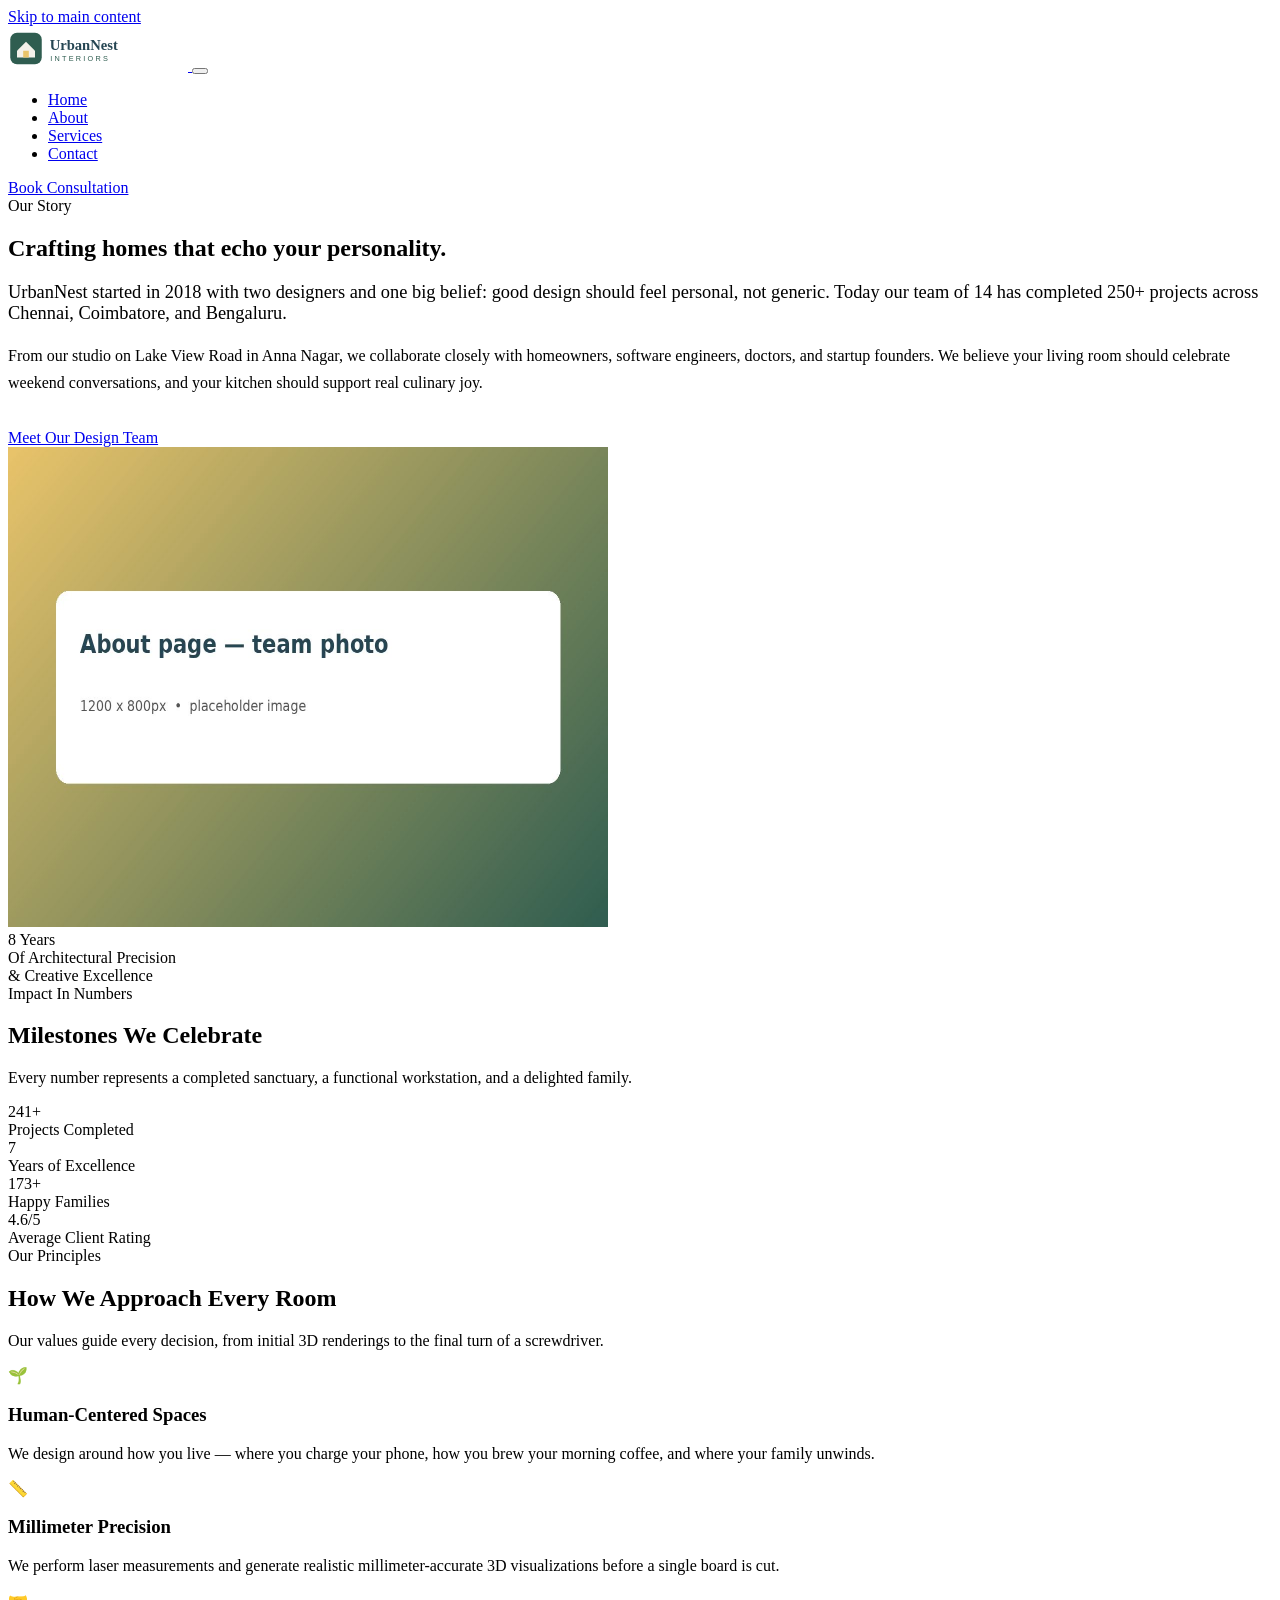
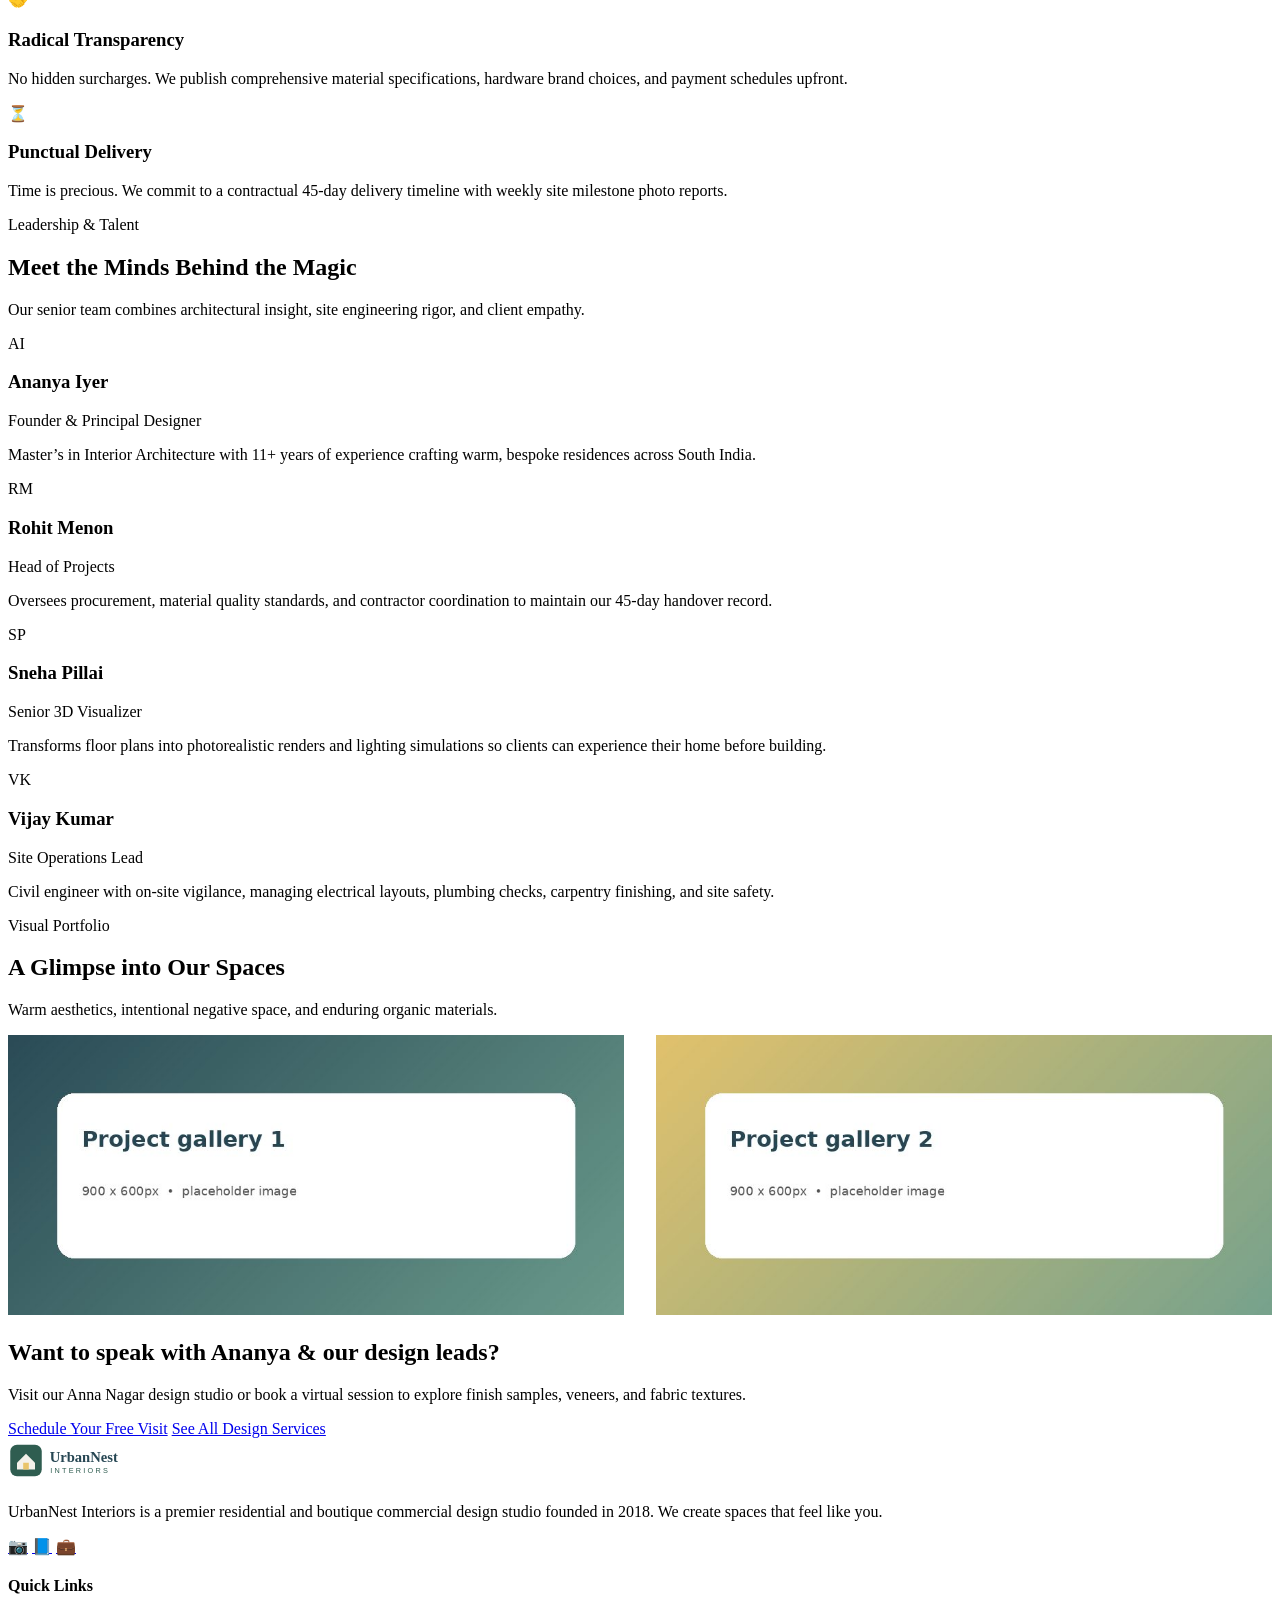
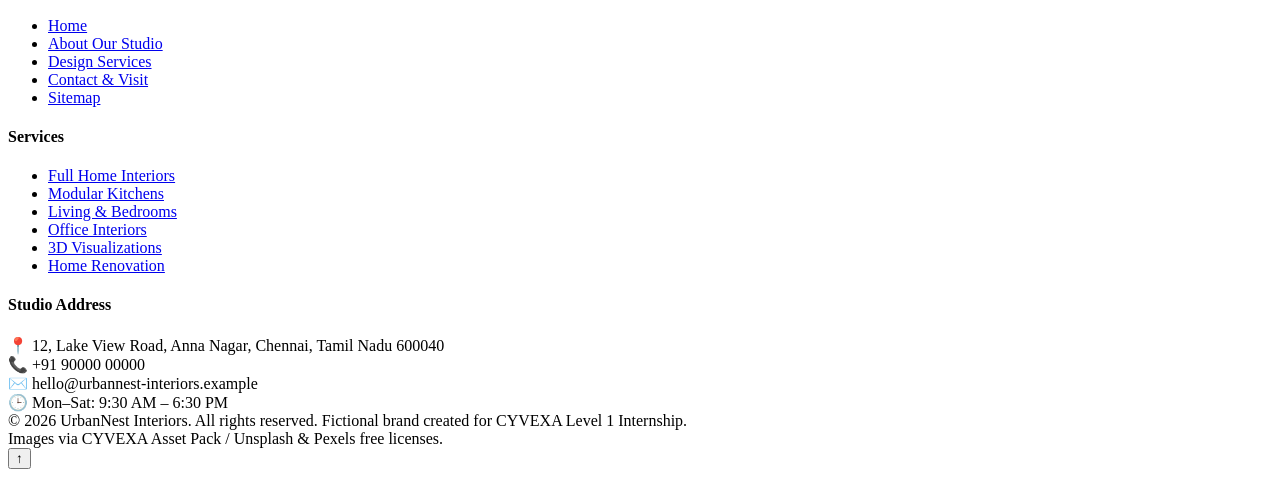
==== about.html @ 684b5528 "feat: develop 4 semantic linked pages for UrbanNest Interiors (Task 4)" ====
<!DOCTYPE html>
<html lang="en">
<head>
  <meta charset="UTF-8">
  <meta name="viewport" content="width=device-width, initial-scale=1.0">
  <title>About Us — UrbanNest Interiors | Our Story, Team &amp; Values</title>
  <meta name="description" content="Discover the story behind UrbanNest Interiors. Founded in 2018 in Anna Nagar, Chennai, our 14-member team has designed and completed 250+ homes and offices.">
  <meta name="keywords" content="interior design team Chennai, interior designers Anna Nagar, Ananya Iyer designer, bespoke interiors Tamil Nadu">
  <meta name="author" content="UrbanNest Interiors">
  
  <meta property="og:title" content="About UrbanNest Interiors — Designers Behind Your Dream Spaces">
  <meta property="og:description" content="Meet our 14-member team of principal designers, project leads, and site engineers based in Anna Nagar, Chennai.">
  <meta property="og:type" content="website">
  <meta property="og:image" content="images/about-team.jpg">

  <link rel="icon" type="image/png" href="images/favicon.png">

  <link rel="preconnect" href="https://fonts.googleapis.com">
  <link rel="preconnect" href="https://fonts.gstatic.com" crossorigin>
  <link href="https://fonts.googleapis.com/css2?family=Inter:wght@400;500;600;700&family=Playfair+Display:ital,wght@0,600;0,700;1,600&display=swap" rel="stylesheet">

  <link rel="stylesheet" href="css/style.css">
</head>
<body>
  <a href="#main-content" class="skip-to-content">Skip to main content</a>

  <!-- Header & Sticky Navigation -->
  <header class="site-header">
    <div class="container nav-container">
      <a href="index.html" class="logo-link" aria-label="UrbanNest Interiors - Return to Homepage">
        <img src="images/logo.svg" alt="UrbanNest Interiors Logo" class="logo-img" width="180" height="45">
      </a>

      <button class="nav-toggle" id="navToggle" aria-label="Toggle navigation menu" aria-expanded="false" aria-controls="navMenu">
        <span class="hamburger-icon" aria-hidden="true">
          <span class="hamburger-line"></span>
          <span class="hamburger-line"></span>
          <span class="hamburger-line"></span>
        </span>
      </button>

      <nav class="nav-menu" id="navMenu" aria-label="Primary Navigation">
        <ul class="nav-list">
          <li><a href="index.html" class="nav-link">Home</a></li>
          <li><a href="about.html" class="nav-link active">About</a></li>
          <li><a href="services.html" class="nav-link">Services</a></li>
          <li><a href="contact.html" class="nav-link">Contact</a></li>
        </ul>
        <div class="nav-cta">
          <a href="contact.html" class="btn btn-accent btn-sm">Book Consultation</a>
        </div>
      </nav>
    </div>
  </header>

  <div class="mobile-overlay" id="navOverlay" tabindex="-1" aria-hidden="true"></div>

  <main id="main-content">
    <!-- About Hero / Story Section -->
    <section class="section section-cream" aria-labelledby="about-hero-heading">
      <div class="container hero-grid">
        <div class="hero-content">
          <span class="section-badge">Our Story</span>
          <h1 id="about-hero-heading" class="hero-title">
            Crafting homes that echo <span>your personality.</span>
          </h1>
          <p class="hero-description" style="font-size: 1.15rem;">
            UrbanNest started in 2018 with two designers and one big belief: good design should feel personal, not generic. Today our team of 14 has completed 250+ projects across Chennai, Coimbatore, and Bengaluru.
          </p>
          <p style="color: var(--color-text-muted); line-height: 1.7; margin-bottom: 2rem;">
            From our studio on Lake View Road in Anna Nagar, we collaborate closely with homeowners, software engineers, doctors, and startup founders. We believe your living room should celebrate weekend conversations, and your kitchen should support real culinary joy.
          </p>
          <a href="contact.html" class="btn btn-primary btn-lg">Meet Our Design Team</a>
        </div>

        <div class="hero-image-wrap">
          <img src="images/about-team.jpg" alt="UrbanNest interior designers and site engineers collaborating around material swatches in the Anna Nagar studio" class="hero-img-main" width="600" height="480" fetchpriority="high">
          <div class="hero-floating-badge">
            <div class="badge-stat">8 Years</div>
            <div class="badge-label">Of Architectural Precision<br>&amp; Creative Excellence</div>
          </div>
        </div>
      </div>
    </section>

    <!-- Key Statistics with Animated Counters -->
    <section class="section section-light" aria-labelledby="stats-heading">
      <div class="container">
        <div class="section-header">
          <span class="section-badge">Impact In Numbers</span>
          <h2 id="stats-heading" class="section-title">Milestones We Celebrate</h2>
          <p class="section-subtitle">
            Every number represents a completed sanctuary, a functional workstation, and a delighted family.
          </p>
        </div>

        <div class="stats-grid">
          <div class="stat-card">
            <div class="stat-number-wrap">
              <span class="stat-count" data-target="250">0</span>+
            </div>
            <div class="stat-label">Projects Completed</div>
          </div>

          <div class="stat-card">
            <div class="stat-number-wrap">
              <span class="stat-count" data-target="8">0</span>
            </div>
            <div class="stat-label">Years of Excellence</div>
          </div>

          <div class="stat-card">
            <div class="stat-number-wrap">
              <span class="stat-count" data-target="180">0</span>+
            </div>
            <div class="stat-label">Happy Families</div>
          </div>

          <div class="stat-card">
            <div class="stat-number-wrap">
              <span class="stat-count" data-target="4.8" data-decimal="true">0</span>/5
            </div>
            <div class="stat-label">Average Client Rating</div>
          </div>
        </div>
      </div>
    </section>

    <!-- Mission & Core Values -->
    <section class="section section-cream" aria-labelledby="values-heading">
      <div class="container">
        <div class="section-header">
          <span class="section-badge">Our Principles</span>
          <h2 id="values-heading" class="section-title">How We Approach Every Room</h2>
          <p class="section-subtitle">
            Our values guide every decision, from initial 3D renderings to the final turn of a screwdriver.
          </p>
        </div>

        <div class="features-grid">
          <div class="feature-card">
            <div class="feature-icon-box" aria-hidden="true">🌱</div>
            <h3 class="feature-title">Human-Centered Spaces</h3>
            <p class="feature-desc">
              We design around how you live — where you charge your phone, how you brew your morning coffee, and where your family unwinds.
            </p>
          </div>

          <div class="feature-card">
            <div class="feature-icon-box" aria-hidden="true">📏</div>
            <h3 class="feature-title">Millimeter Precision</h3>
            <p class="feature-desc">
              We perform laser measurements and generate realistic millimeter-accurate 3D visualizations before a single board is cut.
            </p>
          </div>

          <div class="feature-card">
            <div class="feature-icon-box" aria-hidden="true">🤝</div>
            <h3 class="feature-title">Radical Transparency</h3>
            <p class="feature-desc">
              No hidden surcharges. We publish comprehensive material specifications, hardware brand choices, and payment schedules upfront.
            </p>
          </div>

          <div class="feature-card">
            <div class="feature-icon-box" aria-hidden="true">⏳</div>
            <h3 class="feature-title">Punctual Delivery</h3>
            <p class="feature-desc">
              Time is precious. We commit to a contractual 45-day delivery timeline with weekly site milestone photo reports.
            </p>
          </div>
        </div>
      </div>
    </section>

    <!-- Team Section (4 Key Members from Brief) -->
    <section class="section section-light" aria-labelledby="team-heading">
      <div class="container">
        <div class="section-header">
          <span class="section-badge">Leadership &amp; Talent</span>
          <h2 id="team-heading" class="section-title">Meet the Minds Behind the Magic</h2>
          <p class="section-subtitle">
            Our senior team combines architectural insight, site engineering rigor, and client empathy.
          </p>
        </div>

        <div class="team-grid">
          <!-- Member 1 -->
          <article class="team-card">
            <div class="team-avatar-box">
              <div class="team-initials" aria-label="Ananya Iyer initials">AI</div>
            </div>
            <div class="team-body">
              <h3 class="team-name">Ananya Iyer</h3>
              <div class="team-role">Founder &amp; Principal Designer</div>
              <p class="team-bio">
                Master’s in Interior Architecture with 11+ years of experience crafting warm, bespoke residences across South India.
              </p>
            </div>
          </article>

          <!-- Member 2 -->
          <article class="team-card">
            <div class="team-avatar-box">
              <div class="team-initials" aria-label="Rohit Menon initials">RM</div>
            </div>
            <div class="team-body">
              <h3 class="team-name">Rohit Menon</h3>
              <div class="team-role">Head of Projects</div>
              <p class="team-bio">
                Oversees procurement, material quality standards, and contractor coordination to maintain our 45-day handover record.
              </p>
            </div>
          </article>

          <!-- Member 3 -->
          <article class="team-card">
            <div class="team-avatar-box">
              <div class="team-initials" aria-label="Sneha Pillai initials">SP</div>
            </div>
            <div class="team-body">
              <h3 class="team-name">Sneha Pillai</h3>
              <div class="team-role">Senior 3D Visualizer</div>
              <p class="team-bio">
                Transforms floor plans into photorealistic renders and lighting simulations so clients can experience their home before building.
              </p>
            </div>
          </article>

          <!-- Member 4 -->
          <article class="team-card">
            <div class="team-avatar-box">
              <div class="team-initials" aria-label="Vijay Kumar initials">VK</div>
            </div>
            <div class="team-body">
              <h3 class="team-name">Vijay Kumar</h3>
              <div class="team-role">Site Operations Lead</div>
              <p class="team-bio">
                Civil engineer with on-site vigilance, managing electrical layouts, plumbing checks, carpentry finishing, and site safety.
              </p>
            </div>
          </article>
        </div>
      </div>
    </section>

    <!-- Studio Gallery Showcase -->
    <section class="section section-cream" aria-labelledby="gallery-heading">
      <div class="container">
        <div class="section-header">
          <span class="section-badge">Visual Portfolio</span>
          <h2 id="gallery-heading" class="section-title">A Glimpse into Our Spaces</h2>
          <p class="section-subtitle">
            Warm aesthetics, intentional negative space, and enduring organic materials.
          </p>
        </div>

        <div style="display: grid; grid-template-columns: repeat(auto-fit, minmax(320px, 1fr)); gap: 2rem;">
          <div style="overflow: hidden; border-radius: var(--radius-md); box-shadow: var(--shadow-sm);">
            <img src="images/gallery-1.jpg" alt="Minimalist dining and entertainment nook with fluted wood paneling" style="width: 100%; height: 280px; object-fit: cover;" loading="lazy">
          </div>
          <div style="overflow: hidden; border-radius: var(--radius-md); box-shadow: var(--shadow-sm);">
            <img src="images/gallery-2.jpg" alt="Modern open kitchen featuring warm gold hardware and soft under-cabinet LED strip lighting" style="width: 100%; height: 280px; object-fit: cover;" loading="lazy">
          </div>
        </div>
      </div>
    </section>

    <!-- Call to Action Banner -->
    <section class="section section-light" aria-label="Consultation call to action">
      <div class="container">
        <div class="cta-banner">
          <h2 class="cta-title">Want to speak with Ananya &amp; our design leads?</h2>
          <p class="cta-desc">
            Visit our Anna Nagar design studio or book a virtual session to explore finish samples, veneers, and fabric textures.
          </p>
          <div class="cta-buttons">
            <a href="contact.html" class="btn btn-accent btn-lg">Schedule Your Free Visit</a>
            <a href="services.html" class="btn btn-outline-white btn-lg">See All Design Services</a>
          </div>
        </div>
      </div>
    </section>
  </main>

  <!-- Footer Landmark -->
  <footer class="site-footer">
    <div class="container">
      <div class="footer-grid">
        <div class="footer-brand-col">
          <img src="images/logo.svg" alt="UrbanNest Interiors" class="footer-logo" width="180" height="45">
          <p>
            UrbanNest Interiors is a premier residential and boutique commercial design studio founded in 2018. We create spaces that feel like you.
          </p>
          <div class="social-links">
            <a href="https://instagram.com" class="social-btn" aria-label="Instagram profile" target="_blank" rel="noopener noreferrer">📷</a>
            <a href="https://facebook.com" class="social-btn" aria-label="Facebook page" target="_blank" rel="noopener noreferrer">📘</a>
            <a href="https://linkedin.com" class="social-btn" aria-label="LinkedIn company page" target="_blank" rel="noopener noreferrer">💼</a>
          </div>
        </div>

        <div>
          <h4 class="footer-heading">Quick Links</h4>
          <ul class="footer-links-list">
            <li><a href="index.html" class="footer-link">Home</a></li>
            <li><a href="about.html" class="footer-link">About Our Studio</a></li>
            <li><a href="services.html" class="footer-link">Design Services</a></li>
            <li><a href="contact.html" class="footer-link">Contact &amp; Visit</a></li>
            <li><a href="docs/sitemap.md" class="footer-link">Sitemap</a></li>
          </ul>
        </div>

        <div>
          <h4 class="footer-heading">Services</h4>
          <ul class="footer-links-list">
            <li><a href="services.html" class="footer-link">Full Home Interiors</a></li>
            <li><a href="services.html" class="footer-link">Modular Kitchens</a></li>
            <li><a href="services.html" class="footer-link">Living &amp; Bedrooms</a></li>
            <li><a href="services.html" class="footer-link">Office Interiors</a></li>
            <li><a href="services.html" class="footer-link">3D Visualizations</a></li>
            <li><a href="services.html" class="footer-link">Home Renovation</a></li>
          </ul>
        </div>

        <div>
          <h4 class="footer-heading">Studio Address</h4>
          <div class="footer-contact-item">
            <span class="footer-contact-icon">📍</span>
            <span>12, Lake View Road, Anna Nagar, Chennai, Tamil Nadu 600040</span>
          </div>
          <div class="footer-contact-item">
            <span class="footer-contact-icon">📞</span>
            <span>+91 90000 00000</span>
          </div>
          <div class="footer-contact-item">
            <span class="footer-contact-icon">✉️</span>
            <span>hello@urbannest-interiors.example</span>
          </div>
          <div class="footer-contact-item">
            <span class="footer-contact-icon">🕒</span>
            <span>Mon–Sat: 9:30 AM – 6:30 PM</span>
          </div>
        </div>
      </div>

      <div class="footer-bottom">
        <div>
          &copy; 2026 UrbanNest Interiors. All rights reserved. Fictional brand created for CYVEXA Level 1 Internship.
        </div>
        <div class="footer-credits">
          Images via CYVEXA Asset Pack / Unsplash &amp; Pexels free licenses.
        </div>
      </div>
    </div>
  </footer>

  <button class="back-to-top" id="backToTopBtn" aria-label="Back to top of page">
    &#8593;
  </button>

  <script src="js/main.js"></script>
</body>
</html>
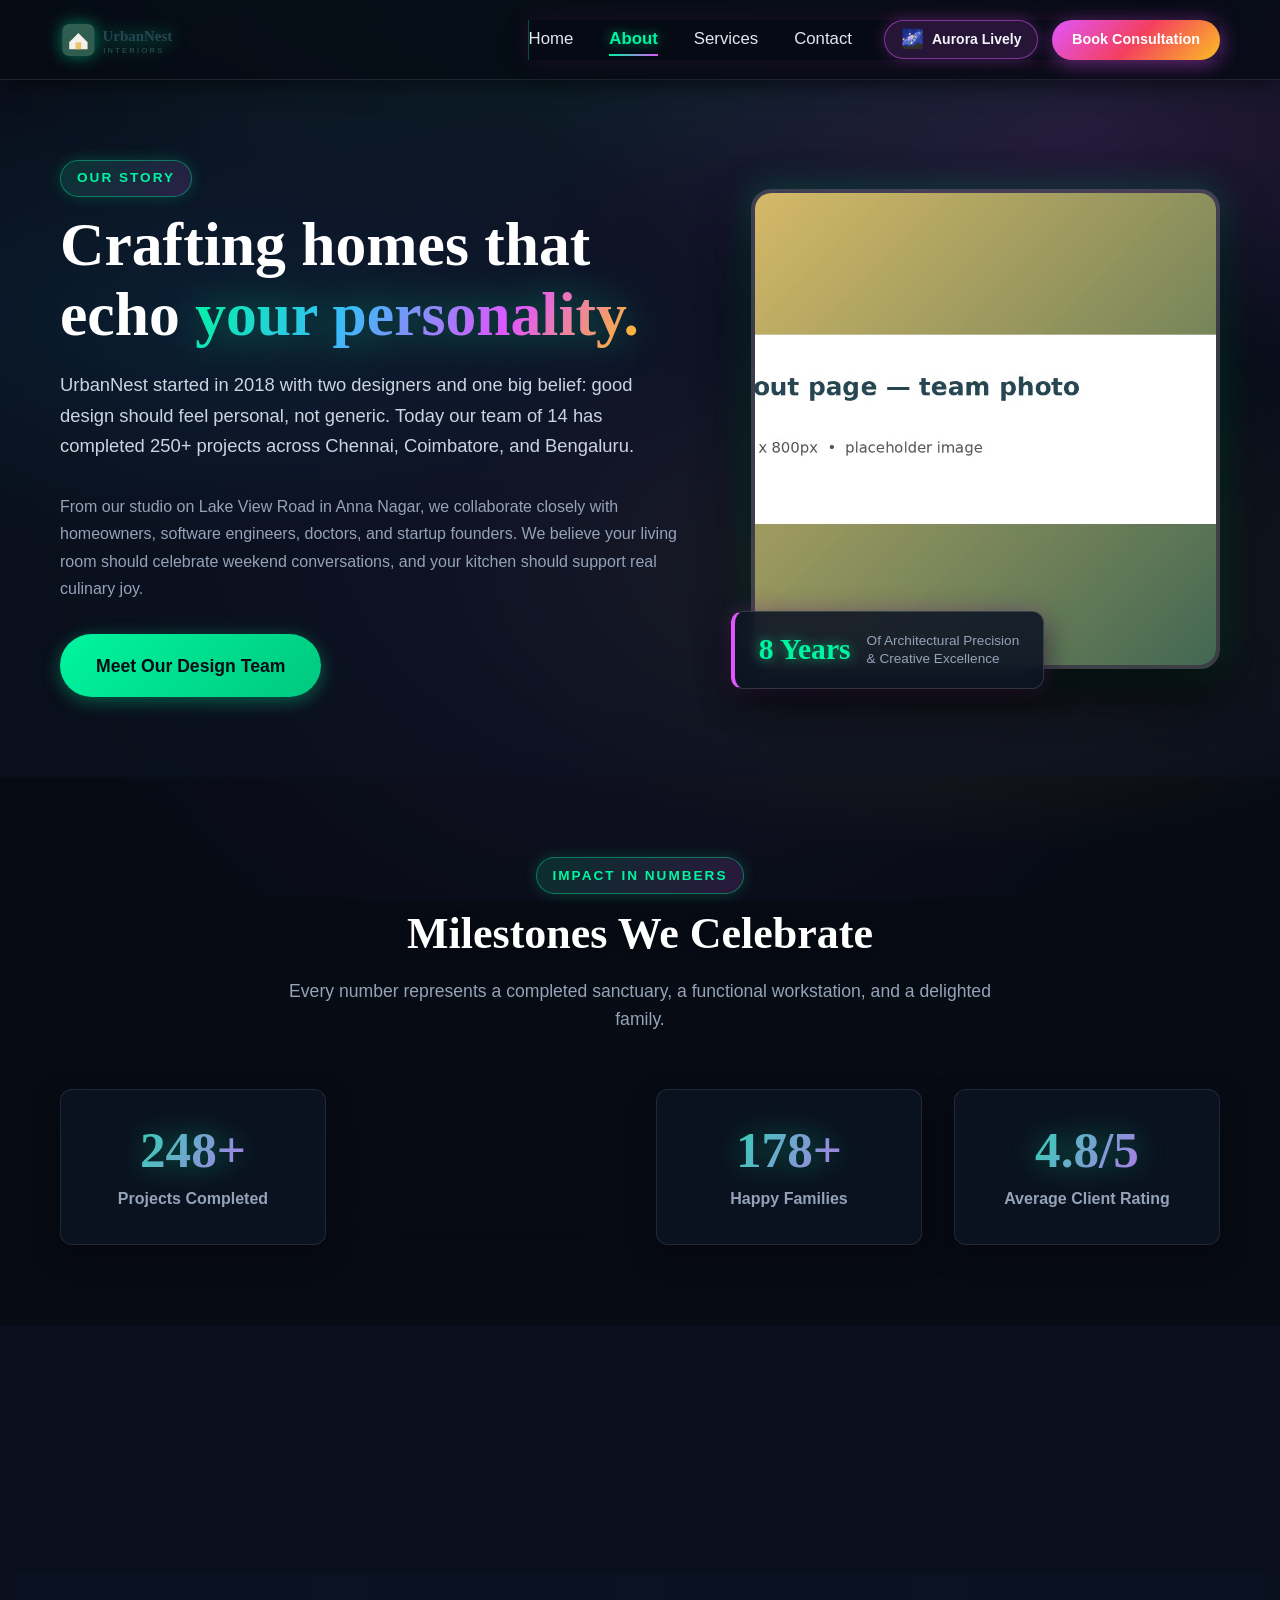
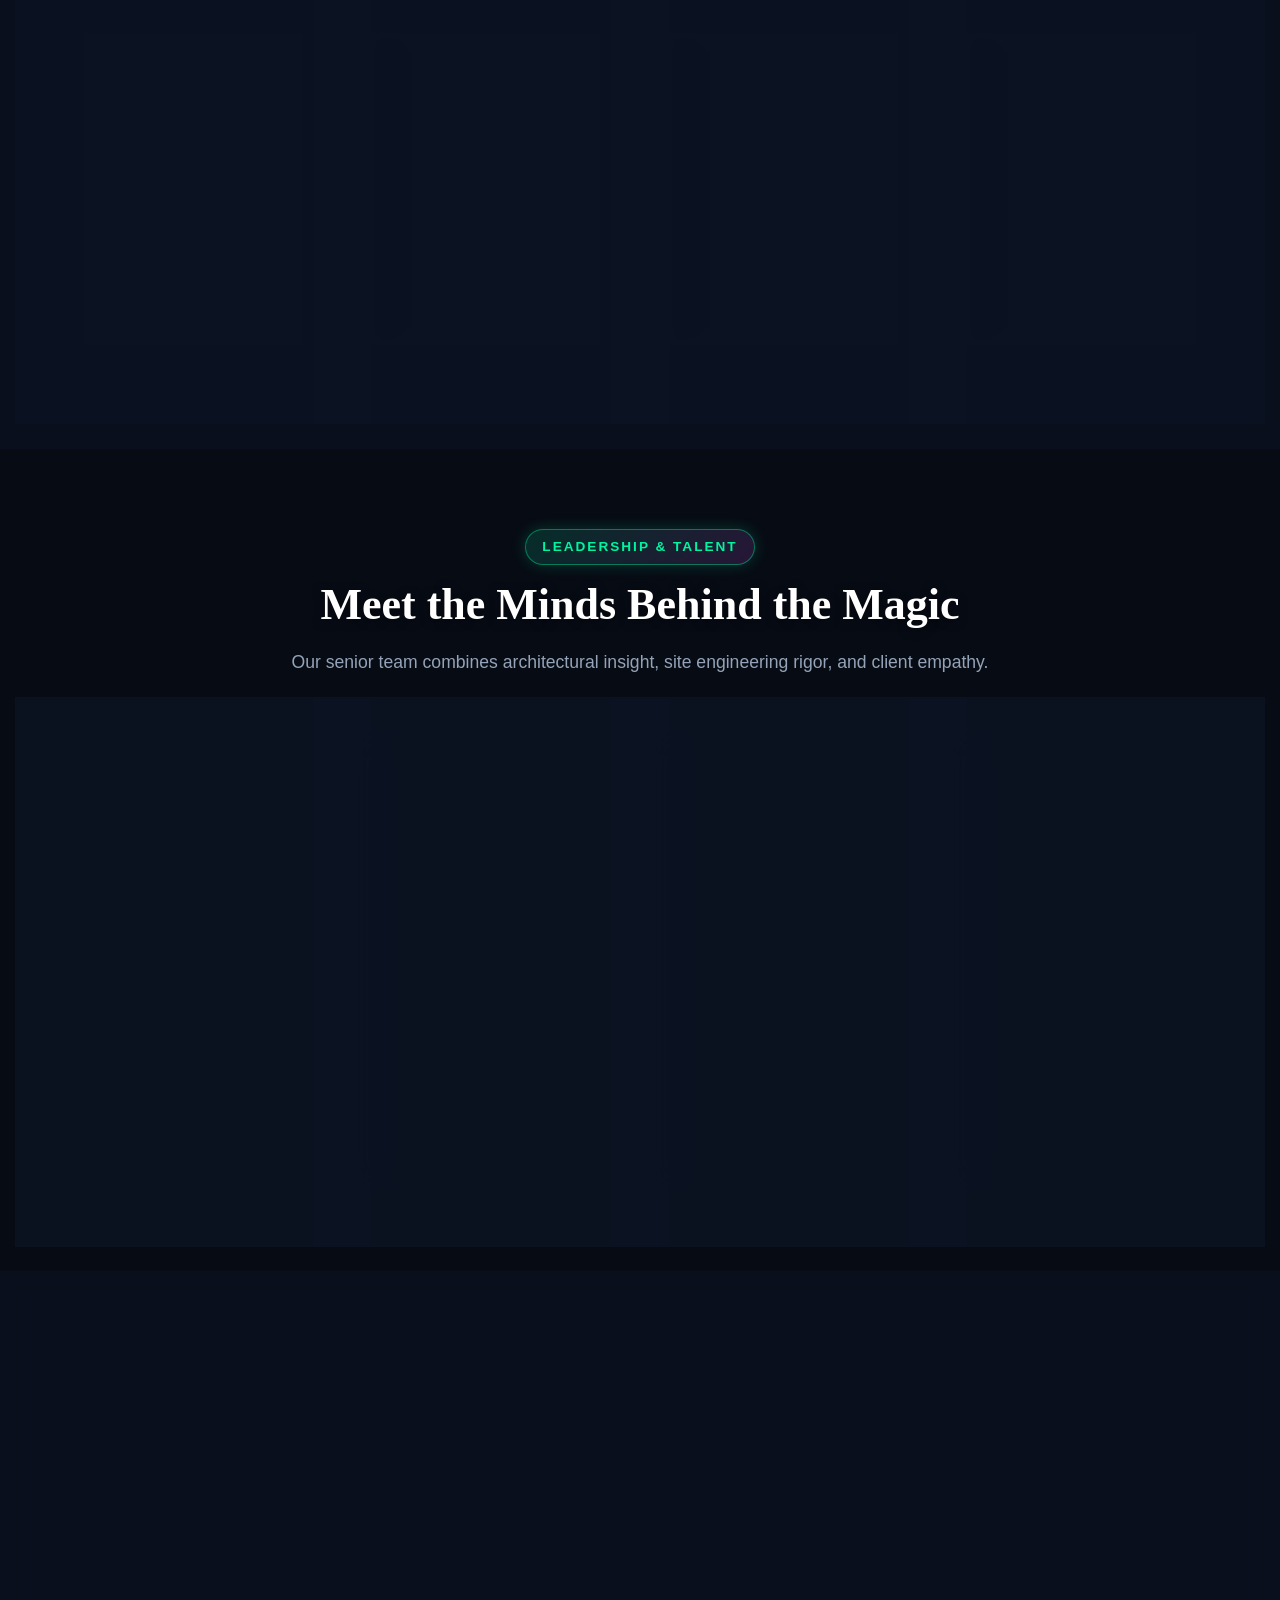
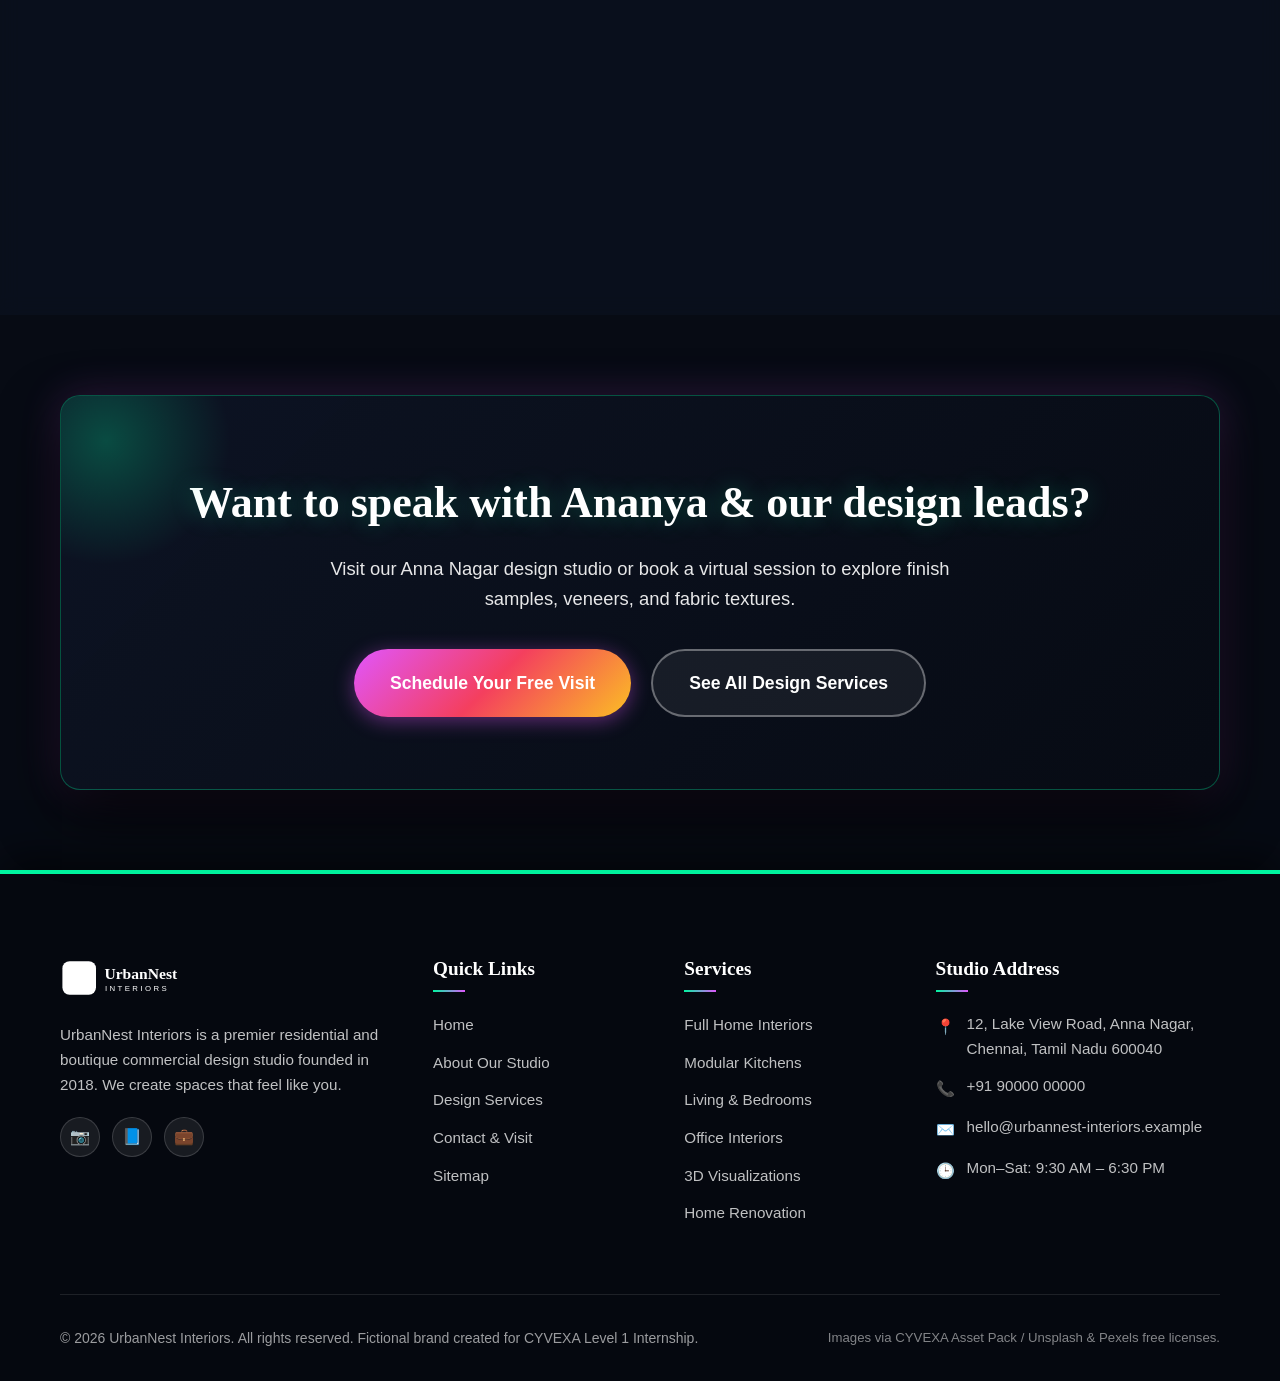
==== commit 75ed38da: "feat: implement lively Aurora Borealis theme system with glassmorphism, ambient glow, and theme togg" ====
--- a/about.html
+++ b/about.html
@@ -20,6 +20,14 @@
   <link href="https://fonts.googleapis.com/css2?family=Inter:wght@400;500;600;700&family=Playfair+Display:ital,wght@0,600;0,700;1,600&display=swap" rel="stylesheet">
 
   <link rel="stylesheet" href="css/style.css">
+  
+  <!-- Instant Theme Initializer -->
+  <script>
+    (function() {
+      const t = localStorage.getItem('urbannest-theme') || 'aurora';
+      if (t === 'aurora') document.documentElement.setAttribute('data-theme', 'aurora');
+    })();
+  </script>
 </head>
 <body>
   <a href="#main-content" class="skip-to-content">Skip to main content</a>
@@ -46,7 +54,11 @@
           <li><a href="services.html" class="nav-link">Services</a></li>
           <li><a href="contact.html" class="nav-link">Contact</a></li>
         </ul>
-        <div class="nav-cta">
+        <div class="nav-cta" style="display: flex; align-items: center; gap: 0.85rem;">
+          <button class="theme-toggle-btn" id="themeToggle" type="button" aria-label="Toggle Aurora Lively Theme">
+            <span class="theme-toggle-icon" aria-hidden="true">🌌</span>
+            <span class="theme-toggle-label">Aurora Lively</span>
+          </button>
           <a href="contact.html" class="btn btn-accent btn-sm">Book Consultation</a>
         </div>
       </nav>
@@ -361,3 +373,4 @@
   <script src="js/main.js"></script>
 </body>
 </html>
+
--- a/css/style.css
+++ b/css/style.css
@@ -0,0 +1,2740 @@
+/* ==========================================================================
+   UrbanNest Interiors — Main Stylesheet
+   CYVEXA Level 1 Internship Project
+   Brand Palette:
+     - Primary / Deep Green : #2F5D50
+     - Accent / Warm Gold   : #E9C46A
+     - Background / Cream   : #F4F1EA
+     - Text / Charcoal      : #264653
+     - Neutral / White      : #FFFFFF
+   ========================================================================== */
+
+/* --- CSS Variables & Design Tokens --- */
+:root {
+  --color-primary: #2F5D50;
+  --color-primary-dark: #224339;
+  --color-primary-light: #417566;
+  --color-accent: #E9C46A;
+  --color-accent-hover: #dcb353;
+  --color-bg: #F4F1EA;
+  --color-bg-card: #FFFFFF;
+  --color-text: #264653;
+  --color-text-muted: #57707d;
+  --color-white: #FFFFFF;
+  --color-border: #E0DDD5;
+  --color-error: #D9383A;
+  --color-error-bg: #FDE8E8;
+  --color-success: #2A9D8F;
+  --color-success-bg: #E8F7F5;
+
+  --font-heading: 'Playfair Display', Georgia, 'Times New Roman', serif;
+  --font-body: 'Inter', -apple-system, BlinkMacSystemFont, 'Segoe UI', Roboto, Helvetica, Arial, sans-serif;
+
+  --shadow-sm: 0 2px 6px rgba(38, 70, 83, 0.06);
+  --shadow-md: 0 8px 20px rgba(38, 70, 83, 0.08);
+  --shadow-lg: 0 16px 36px rgba(38, 70, 83, 0.12);
+  --shadow-hover: 0 14px 28px rgba(47, 93, 80, 0.15);
+
+  --radius-sm: 6px;
+  --radius-md: 12px;
+  --radius-lg: 20px;
+  --radius-full: 9999px;
+
+  --transition-fast: 0.2s ease;
+  --transition-base: 0.3s ease;
+  --transition-smooth: 0.4s cubic-bezier(0.16, 1, 0.3, 1);
+
+  --header-height: 80px;
+  --container-max: 1200px;
+}
+
+/* --- Reset & Global Baseline --- */
+*, *::before, *::after {
+  box-sizing: border-box;
+  margin: 0;
+  padding: 0;
+}
+
+html {
+  font-size: 16px;
+  scroll-behavior: smooth;
+  -webkit-text-size-adjust: 100%;
+}
+
+body {
+  font-family: var(--font-body);
+  color: var(--color-text);
+  background-color: var(--color-bg);
+  line-height: 1.6;
+  min-height: 100vh;
+  display: flex;
+  flex-direction: column;
+  overflow-x: hidden;
+}
+
+img, picture, svg, video {
+  max-width: 100%;
+  height: auto;
+  display: block;
+}
+
+input, button, textarea, select {
+  font: inherit;
+  color: inherit;
+}
+
+a {
+  color: inherit;
+  text-decoration: none;
+  transition: color var(--transition-fast);
+}
+
+ul, ol {
+  list-style: none;
+}
+
+/* --- Accessibility & Focus Indicators --- */
+:focus-visible {
+  outline: 3px solid var(--color-accent);
+  outline-offset: 3px;
+  border-radius: var(--radius-sm);
+}
+
+.skip-to-content {
+  position: absolute;
+  top: -60px;
+  left: 20px;
+  background: var(--color-accent);
+  color: var(--color-text);
+  font-weight: 700;
+  padding: 10px 18px;
+  z-index: 9999;
+  border-radius: var(--radius-sm);
+  transition: top var(--transition-fast);
+}
+
+.skip-to-content:focus {
+  top: 15px;
+}
+
+/* --- Layout & Container --- */
+.container {
+  width: 100%;
+  max-width: var(--container-max);
+  margin-inline: auto;
+  padding-inline: 1.25rem;
+}
+
+main {
+  flex: 1 0 auto;
+}
+
+.section {
+  padding-block: 5rem;
+}
+
+.section-light {
+  background-color: var(--color-white);
+}
+
+.section-cream {
+  background-color: var(--color-bg);
+}
+
+.section-dark {
+  background-color: var(--color-primary);
+  color: var(--color-white);
+}
+
+.section-header {
+  text-align: center;
+  max-width: 720px;
+  margin-inline: auto;
+  margin-bottom: 3.5rem;
+}
+
+.section-badge {
+  display: inline-block;
+  background-color: rgba(233, 196, 106, 0.25);
+  color: var(--color-primary-dark);
+  font-size: 0.85rem;
+  font-weight: 700;
+  text-transform: uppercase;
+  letter-spacing: 2px;
+  padding: 0.4rem 1rem;
+  border-radius: var(--radius-full);
+  margin-bottom: 0.75rem;
+  border: 1px solid rgba(233, 196, 106, 0.4);
+}
+
+.section-dark .section-badge {
+  background-color: rgba(233, 196, 106, 0.2);
+  color: var(--color-accent);
+  border-color: rgba(233, 196, 106, 0.4);
+}
+
+.section-title {
+  font-family: var(--font-heading);
+  font-size: clamp(2rem, 3.5vw, 2.75rem);
+  font-weight: 700;
+  color: inherit;
+  line-height: 1.25;
+  margin-bottom: 1rem;
+}
+
+.section-subtitle {
+  font-size: 1.1rem;
+  color: var(--color-text-muted);
+  line-height: 1.6;
+}
+
+.section-dark .section-subtitle {
+  color: rgba(255, 255, 255, 0.85);
+}
+
+/* --- Buttons --- */
+.btn {
+  display: inline-flex;
+  align-items: center;
+  justify-content: center;
+  gap: 0.5rem;
+  font-weight: 600;
+  font-size: 1rem;
+  padding: 0.85rem 1.85rem;
+  border-radius: var(--radius-full);
+  border: 2px solid transparent;
+  cursor: pointer;
+  transition: all var(--transition-base);
+  text-align: center;
+  min-height: 48px; /* Touch target safety */
+}
+
+.btn-primary {
+  background-color: var(--color-primary);
+  color: var(--color-white);
+}
+
+.btn-primary:hover {
+  background-color: var(--color-primary-dark);
+  transform: translateY(-2px);
+  box-shadow: var(--shadow-hover);
+}
+
+.btn-accent {
+  background-color: var(--color-accent);
+  color: var(--color-text);
+  font-weight: 700;
+}
+
+.btn-accent:hover {
+  background-color: var(--color-accent-hover);
+  transform: translateY(-2px);
+  box-shadow: 0 8px 18px rgba(233, 196, 106, 0.35);
+}
+
+.btn-outline {
+  border-color: var(--color-primary);
+  color: var(--color-primary);
+  background: transparent;
+}
+
+.btn-outline:hover {
+  background-color: var(--color-primary);
+  color: var(--color-white);
+  transform: translateY(-2px);
+}
+
+.btn-outline-white {
+  border-color: var(--color-white);
+  color: var(--color-white);
+  background: transparent;
+}
+
+.btn-outline-white:hover {
+  background-color: var(--color-white);
+  color: var(--color-primary);
+  transform: translateY(-2px);
+}
+
+.btn-sm {
+  padding: 0.5rem 1.25rem;
+  font-size: 0.9rem;
+  min-height: 40px;
+}
+
+.btn-lg {
+  padding: 1.1rem 2.25rem;
+  font-size: 1.1rem;
+}
+
+.btn:disabled {
+  opacity: 0.6;
+  cursor: not-allowed;
+  transform: none !important;
+  box-shadow: none !important;
+}
+
+/* --- Header & Navigation --- */
+.site-header {
+  position: sticky;
+  top: 0;
+  width: 100%;
+  height: var(--header-height);
+  background-color: rgba(244, 241, 234, 0.95);
+  backdrop-filter: blur(10px);
+  -webkit-backdrop-filter: blur(10px);
+  z-index: 1000;
+  border-bottom: 1px solid var(--color-border);
+  transition: all var(--transition-base);
+}
+
+.site-header.scrolled {
+  background-color: rgba(255, 255, 255, 0.98);
+  box-shadow: var(--shadow-sm);
+  height: 70px;
+}
+
+.nav-container {
+  display: flex;
+  align-items: center;
+  justify-content: space-between;
+  height: 100%;
+}
+
+.logo-link {
+  display: flex;
+  align-items: center;
+  gap: 0.75rem;
+}
+
+.logo-img {
+  height: 46px;
+  width: auto;
+  transition: transform var(--transition-fast);
+}
+
+.logo-link:hover .logo-img {
+  transform: scale(1.02);
+}
+
+/* Desktop Navigation */
+.nav-menu {
+  display: flex;
+  align-items: center;
+  gap: 2rem;
+}
+
+.nav-list {
+  display: flex;
+  align-items: center;
+  gap: 2.25rem;
+}
+
+.nav-link {
+  font-weight: 500;
+  font-size: 1.05rem;
+  color: var(--color-text);
+  position: relative;
+  padding: 0.5rem 0;
+}
+
+.nav-link::after {
+  content: '';
+  position: absolute;
+  bottom: 0;
+  left: 0;
+  width: 0;
+  height: 2px;
+  background-color: var(--color-accent);
+  transition: width var(--transition-base);
+}
+
+.nav-link:hover {
+  color: var(--color-primary);
+}
+
+.nav-link:hover::after,
+.nav-link.active::after {
+  width: 100%;
+}
+
+.nav-link.active {
+  color: var(--color-primary);
+  font-weight: 700;
+}
+
+.nav-cta {
+  display: flex;
+  align-items: center;
+}
+
+/* Mobile Hamburger Toggle */
+.nav-toggle {
+  display: none;
+  background: transparent;
+  border: none;
+  cursor: pointer;
+  padding: 0.5rem;
+  z-index: 1002;
+  min-width: 44px;
+  min-height: 44px;
+  align-items: center;
+  justify-content: center;
+}
+
+.hamburger-icon {
+  width: 26px;
+  height: 20px;
+  position: relative;
+  display: flex;
+  flex-direction: column;
+  justify-content: space-between;
+}
+
+.hamburger-line {
+  display: block;
+  width: 100%;
+  height: 2.5px;
+  background-color: var(--color-primary);
+  border-radius: 2px;
+  transition: all var(--transition-base);
+}
+
+.nav-toggle.open .hamburger-line:nth-child(1) {
+  transform: translateY(8.5px) rotate(45deg);
+}
+
+.nav-toggle.open .hamburger-line:nth-child(2) {
+  opacity: 0;
+  transform: scale(0.2);
+}
+
+.nav-toggle.open .hamburger-line:nth-child(3) {
+  transform: translateY(-8.5px) rotate(-45deg);
+}
+
+/* Mobile Menu Overlay & Drawer */
+.mobile-overlay {
+  display: none;
+  position: fixed;
+  inset: 0;
+  background-color: rgba(38, 70, 83, 0.5);
+  backdrop-filter: blur(4px);
+  -webkit-backdrop-filter: blur(4px);
+  z-index: 1001;
+  opacity: 0;
+  transition: opacity var(--transition-base);
+}
+
+.mobile-overlay.active {
+  display: block;
+  opacity: 1;
+}
+
+/* --- Hero Section --- */
+.hero {
+  position: relative;
+  padding-block: 6rem 5rem;
+  background: linear-gradient(135deg, rgba(244, 241, 234, 0.9) 0%, rgba(255, 255, 255, 0.95) 100%);
+  overflow: hidden;
+}
+
+.hero::after {
+  content: '';
+  position: absolute;
+  top: -100px;
+  right: -100px;
+  width: 400px;
+  height: 400px;
+  background: radial-gradient(circle, rgba(233, 196, 106, 0.25) 0%, transparent 70%);
+  border-radius: 50%;
+  pointer-events: none;
+}
+
+.hero-grid {
+  display: grid;
+  grid-template-columns: 1.15fr 0.85fr;
+  align-items: center;
+  gap: 3.5rem;
+}
+
+.hero-content {
+  z-index: 2;
+}
+
+.hero-tag {
+  display: inline-flex;
+  align-items: center;
+  gap: 0.5rem;
+  background-color: rgba(47, 93, 80, 0.1);
+  color: var(--color-primary);
+  padding: 0.35rem 1rem;
+  border-radius: var(--radius-full);
+  font-weight: 600;
+  font-size: 0.875rem;
+  margin-bottom: 1.25rem;
+}
+
+.hero-title {
+  font-family: var(--font-heading);
+  font-size: clamp(2.5rem, 5vw, 3.85rem);
+  font-weight: 700;
+  line-height: 1.15;
+  color: var(--color-text);
+  margin-bottom: 1.25rem;
+}
+
+.hero-title span {
+  color: var(--color-primary);
+  position: relative;
+}
+
+.hero-description {
+  font-size: 1.2rem;
+  color: var(--color-text-muted);
+  line-height: 1.65;
+  margin-bottom: 2rem;
+  max-width: 580px;
+}
+
+.hero-actions {
+  display: flex;
+  flex-wrap: wrap;
+  align-items: center;
+  gap: 1.25rem;
+  margin-bottom: 2.5rem;
+}
+
+.hero-highlights {
+  display: flex;
+  flex-wrap: wrap;
+  gap: 2rem;
+  border-top: 1px solid var(--color-border);
+  padding-top: 1.75rem;
+}
+
+.highlight-item {
+  display: flex;
+  align-items: center;
+  gap: 0.6rem;
+  font-size: 0.95rem;
+  font-weight: 600;
+  color: var(--color-text);
+}
+
+.highlight-icon {
+  color: var(--color-accent);
+  font-size: 1.2rem;
+}
+
+.hero-image-wrap {
+  position: relative;
+  z-index: 1;
+}
+
+.hero-img-main {
+  width: 100%;
+  height: 480px;
+  object-fit: cover;
+  border-radius: var(--radius-lg);
+  box-shadow: var(--shadow-lg);
+  border: 4px solid var(--color-white);
+}
+
+.hero-floating-badge {
+  position: absolute;
+  bottom: -20px;
+  left: -20px;
+  background-color: var(--color-white);
+  padding: 1.25rem 1.5rem;
+  border-radius: var(--radius-md);
+  box-shadow: var(--shadow-md);
+  display: flex;
+  align-items: center;
+  gap: 1rem;
+  border-left: 4px solid var(--color-accent);
+}
+
+.badge-stat {
+  font-family: var(--font-heading);
+  font-size: 1.85rem;
+  font-weight: 700;
+  color: var(--color-primary);
+  line-height: 1;
+}
+
+.badge-label {
+  font-size: 0.85rem;
+  color: var(--color-text-muted);
+  line-height: 1.3;
+}
+
+/* --- Features & Why Choose Us --- */
+.features-grid {
+  display: grid;
+  grid-template-columns: repeat(auto-fit, minmax(260px, 1fr));
+  gap: 2rem;
+}
+
+.feature-card {
+  background-color: var(--color-white);
+  padding: 2.25rem 1.75rem;
+  border-radius: var(--radius-md);
+  box-shadow: var(--shadow-sm);
+  border: 1px solid var(--color-border);
+  transition: transform var(--transition-base), box-shadow var(--transition-base);
+  position: relative;
+  overflow: hidden;
+}
+
+.feature-card:hover {
+  transform: translateY(-6px);
+  box-shadow: var(--shadow-hover);
+  border-color: var(--color-accent);
+}
+
+.feature-icon-box {
+  width: 60px;
+  height: 60px;
+  background-color: rgba(47, 93, 80, 0.08);
+  border-radius: var(--radius-md);
+  display: flex;
+  align-items: center;
+  justify-content: center;
+  font-size: 1.75rem;
+  margin-bottom: 1.25rem;
+  color: var(--color-primary);
+  transition: background-color var(--transition-fast), color var(--transition-fast);
+}
+
+.feature-card:hover .feature-icon-box {
+  background-color: var(--color-primary);
+  color: var(--color-accent);
+}
+
+.feature-title {
+  font-family: var(--font-heading);
+  font-size: 1.35rem;
+  font-weight: 700;
+  color: var(--color-text);
+  margin-bottom: 0.75rem;
+}
+
+.feature-desc {
+  font-size: 0.975rem;
+  color: var(--color-text-muted);
+  line-height: 1.6;
+}
+
+/* --- Services Cards & Filter --- */
+.services-filter-nav {
+  display: flex;
+  flex-wrap: wrap;
+  justify-content: center;
+  gap: 0.75rem;
+  margin-bottom: 3rem;
+}
+
+.filter-btn {
+  background: var(--color-white);
+  border: 1px solid var(--color-border);
+  color: var(--color-text);
+  padding: 0.6rem 1.5rem;
+  border-radius: var(--radius-full);
+  font-size: 0.95rem;
+  font-weight: 600;
+  cursor: pointer;
+  transition: all var(--transition-fast);
+}
+
+.filter-btn:hover {
+  border-color: var(--color-primary);
+  color: var(--color-primary);
+}
+
+.filter-btn.active {
+  background-color: var(--color-primary);
+  color: var(--color-white);
+  border-color: var(--color-primary);
+  box-shadow: var(--shadow-sm);
+}
+
+.services-grid {
+  display: grid;
+  grid-template-columns: repeat(auto-fill, minmax(320px, 1fr));
+  gap: 2.25rem;
+}
+
+.service-card {
+  background-color: var(--color-white);
+  border-radius: var(--radius-md);
+  overflow: hidden;
+  box-shadow: var(--shadow-sm);
+  border: 1px solid var(--color-border);
+  transition: all var(--transition-base);
+  display: flex;
+  flex-direction: column;
+}
+
+.service-card:hover {
+  transform: translateY(-6px);
+  box-shadow: var(--shadow-hover);
+  border-color: rgba(233, 196, 106, 0.5);
+}
+
+.service-img-wrapper {
+  position: relative;
+  height: 220px;
+  overflow: hidden;
+  background-color: #e5e5e5;
+}
+
+.service-img {
+  width: 100%;
+  height: 100%;
+  object-fit: cover;
+  transition: transform var(--transition-smooth);
+}
+
+.service-card:hover .service-img {
+  transform: scale(1.05);
+}
+
+.service-price-tag {
+  position: absolute;
+  top: 14px;
+  right: 14px;
+  background: rgba(38, 70, 83, 0.9);
+  color: var(--color-accent);
+  padding: 0.35rem 0.85rem;
+  border-radius: var(--radius-full);
+  font-weight: 700;
+  font-size: 0.85rem;
+  backdrop-filter: blur(6px);
+  -webkit-backdrop-filter: blur(6px);
+  border: 1px solid rgba(233, 196, 106, 0.4);
+}
+
+.service-body {
+  padding: 1.75rem;
+  display: flex;
+  flex-direction: column;
+  flex-grow: 1;
+}
+
+.service-category {
+  font-size: 0.8rem;
+  font-weight: 700;
+  text-transform: uppercase;
+  letter-spacing: 1.5px;
+  color: var(--color-primary);
+  margin-bottom: 0.5rem;
+}
+
+.service-title {
+  font-family: var(--font-heading);
+  font-size: 1.4rem;
+  font-weight: 700;
+  color: var(--color-text);
+  margin-bottom: 0.75rem;
+}
+
+.service-desc {
+  font-size: 0.95rem;
+  color: var(--color-text-muted);
+  line-height: 1.6;
+  margin-bottom: 1.5rem;
+  flex-grow: 1;
+}
+
+.service-footer {
+  padding-top: 1rem;
+  border-top: 1px solid var(--color-border);
+  display: flex;
+  align-items: center;
+  justify-content: space-between;
+}
+
+.service-price-label {
+  font-size: 0.85rem;
+  color: var(--color-text-muted);
+}
+
+.service-price-amount {
+  font-size: 1.15rem;
+  font-weight: 700;
+  color: var(--color-primary);
+}
+
+/* --- Process Timeline Section (4 Steps) --- */
+.process-grid {
+  display: grid;
+  grid-template-columns: repeat(auto-fit, minmax(240px, 1fr));
+  gap: 2rem;
+  position: relative;
+}
+
+.process-step {
+  background-color: var(--color-white);
+  padding: 2.25rem 1.75rem;
+  border-radius: var(--radius-md);
+  border: 1px solid var(--color-border);
+  box-shadow: var(--shadow-sm);
+  position: relative;
+  transition: transform var(--transition-base);
+}
+
+.process-step:hover {
+  transform: translateY(-5px);
+  border-color: var(--color-accent);
+}
+
+.step-number {
+  position: absolute;
+  top: 1.25rem;
+  right: 1.5rem;
+  font-family: var(--font-heading);
+  font-size: 2.5rem;
+  font-weight: 700;
+  color: rgba(47, 93, 80, 0.12);
+  line-height: 1;
+}
+
+.step-icon-wrap {
+  width: 52px;
+  height: 52px;
+  border-radius: 50%;
+  background-color: rgba(233, 196, 106, 0.25);
+  display: flex;
+  align-items: center;
+  justify-content: center;
+  color: var(--color-primary);
+  font-size: 1.35rem;
+  margin-bottom: 1.25rem;
+}
+
+.step-title {
+  font-family: var(--font-heading);
+  font-size: 1.35rem;
+  font-weight: 700;
+  color: var(--color-text);
+  margin-bottom: 0.75rem;
+}
+
+.step-desc {
+  font-size: 0.95rem;
+  color: var(--color-text-muted);
+  line-height: 1.6;
+}
+
+/* --- Testimonial Carousel Section --- */
+.testimonial-carousel-wrap {
+  max-width: 860px;
+  margin-inline: auto;
+  position: relative;
+  padding: 1rem 0;
+}
+
+.testimonial-track-container {
+  overflow: hidden;
+  border-radius: var(--radius-lg);
+  background-color: var(--color-white);
+  box-shadow: var(--shadow-md);
+  border: 1px solid var(--color-border);
+}
+
+.testimonial-track {
+  display: flex;
+  transition: transform 0.45s cubic-bezier(0.25, 1, 0.5, 1);
+}
+
+.testimonial-slide {
+  min-width: 100%;
+  padding: 3.5rem 3rem;
+  display: flex;
+  flex-direction: column;
+  justify-content: center;
+  box-sizing: border-box;
+}
+
+.quote-icon {
+  font-family: var(--font-heading);
+  font-size: 4rem;
+  line-height: 1;
+  color: var(--color-accent);
+  opacity: 0.7;
+  margin-bottom: 0.5rem;
+}
+
+.testimonial-text {
+  font-family: var(--font-heading);
+  font-size: clamp(1.2rem, 2.5vw, 1.55rem);
+  font-style: italic;
+  line-height: 1.55;
+  color: var(--color-text);
+  margin-bottom: 1.75rem;
+}
+
+.testimonial-author-box {
+  display: flex;
+  align-items: center;
+  gap: 1.25rem;
+}
+
+.author-avatar {
+  width: 56px;
+  height: 56px;
+  border-radius: 50%;
+  background-color: var(--color-primary);
+  color: var(--color-accent);
+  display: flex;
+  align-items: center;
+  justify-content: center;
+  font-weight: 700;
+  font-size: 1.2rem;
+  border: 2px solid var(--color-accent);
+}
+
+.author-name {
+  font-weight: 700;
+  font-size: 1.1rem;
+  color: var(--color-primary);
+}
+
+.author-location {
+  font-size: 0.9rem;
+  color: var(--color-text-muted);
+}
+
+.carousel-controls {
+  display: flex;
+  align-items: center;
+  justify-content: space-between;
+  margin-top: 1.75rem;
+}
+
+.carousel-btn {
+  width: 48px;
+  height: 48px;
+  border-radius: 50%;
+  background-color: var(--color-white);
+  border: 1px solid var(--color-border);
+  color: var(--color-primary);
+  display: flex;
+  align-items: center;
+  justify-content: center;
+  cursor: pointer;
+  font-size: 1.25rem;
+  box-shadow: var(--shadow-sm);
+  transition: all var(--transition-fast);
+}
+
+.carousel-btn:hover {
+  background-color: var(--color-primary);
+  color: var(--color-white);
+  border-color: var(--color-primary);
+  transform: scale(1.05);
+}
+
+.carousel-dots {
+  display: flex;
+  align-items: center;
+  gap: 0.6rem;
+}
+
+.carousel-dot {
+  width: 12px;
+  height: 12px;
+  border-radius: 50%;
+  background-color: var(--color-border);
+  border: none;
+  cursor: pointer;
+  transition: all var(--transition-fast);
+}
+
+.carousel-dot.active {
+  background-color: var(--color-primary);
+  width: 28px;
+  border-radius: var(--radius-full);
+}
+
+/* --- FAQ Accordion --- */
+.faq-wrap {
+  max-width: 820px;
+  margin-inline: auto;
+}
+
+.faq-item {
+  background-color: var(--color-white);
+  border: 1px solid var(--color-border);
+  border-radius: var(--radius-md);
+  margin-bottom: 1rem;
+  overflow: hidden;
+  transition: border-color var(--transition-fast), box-shadow var(--transition-fast);
+}
+
+.faq-item:hover {
+  border-color: var(--color-primary-light);
+}
+
+.faq-item.active {
+  border-color: var(--color-primary);
+  box-shadow: var(--shadow-sm);
+}
+
+.faq-question-btn {
+  width: 100%;
+  text-align: left;
+  background: none;
+  border: none;
+  padding: 1.35rem 1.5rem;
+  font-family: var(--font-heading);
+  font-size: 1.15rem;
+  font-weight: 700;
+  color: var(--color-text);
+  display: flex;
+  align-items: center;
+  justify-content: space-between;
+  gap: 1rem;
+  cursor: pointer;
+  transition: color var(--transition-fast);
+}
+
+.faq-question-btn:hover {
+  color: var(--color-primary);
+}
+
+.faq-icon {
+  font-size: 1.25rem;
+  font-weight: 400;
+  transition: transform var(--transition-base);
+  color: var(--color-primary);
+  flex-shrink: 0;
+}
+
+.faq-item.active .faq-icon {
+  transform: rotate(45deg);
+  color: var(--color-accent);
+}
+
+.faq-answer {
+  max-height: 0;
+  overflow: hidden;
+  transition: max-height 0.35s ease, padding 0.35s ease;
+  padding-inline: 1.5rem;
+}
+
+.faq-item.active .faq-answer {
+  padding-bottom: 1.5rem;
+}
+
+.faq-answer-inner {
+  font-size: 0.975rem;
+  color: var(--color-text-muted);
+  line-height: 1.65;
+  border-top: 1px solid var(--color-border);
+  padding-top: 1rem;
+}
+
+/* --- Key Stats / Animated Numbers --- */
+.stats-grid {
+  display: grid;
+  grid-template-columns: repeat(auto-fit, minmax(200px, 1fr));
+  gap: 2rem;
+  text-align: center;
+}
+
+.stat-card {
+  padding: 2rem 1.5rem;
+  background-color: var(--color-white);
+  border-radius: var(--radius-md);
+  border: 1px solid var(--color-border);
+  box-shadow: var(--shadow-sm);
+}
+
+.stat-number-wrap {
+  font-family: var(--font-heading);
+  font-size: clamp(2.4rem, 4vw, 3.2rem);
+  font-weight: 700;
+  color: var(--color-primary);
+  line-height: 1.1;
+  margin-bottom: 0.5rem;
+}
+
+.stat-label {
+  font-size: 1rem;
+  font-weight: 600;
+  color: var(--color-text-muted);
+}
+
+/* --- Team Members Section --- */
+.team-grid {
+  display: grid;
+  grid-template-columns: repeat(auto-fill, minmax(260px, 1fr));
+  gap: 2rem;
+}
+
+.team-card {
+  background-color: var(--color-white);
+  border-radius: var(--radius-md);
+  border: 1px solid var(--color-border);
+  overflow: hidden;
+  box-shadow: var(--shadow-sm);
+  transition: transform var(--transition-base), box-shadow var(--transition-base);
+  text-align: center;
+}
+
+.team-card:hover {
+  transform: translateY(-6px);
+  box-shadow: var(--shadow-hover);
+  border-color: var(--color-accent);
+}
+
+.team-avatar-box {
+  height: 220px;
+  background: linear-gradient(135deg, var(--color-primary-dark), var(--color-primary));
+  display: flex;
+  align-items: center;
+  justify-content: center;
+  position: relative;
+}
+
+.team-initials {
+  width: 90px;
+  height: 90px;
+  border-radius: 50%;
+  background: rgba(255, 255, 255, 0.12);
+  border: 3px solid var(--color-accent);
+  color: var(--color-white);
+  display: flex;
+  align-items: center;
+  justify-content: center;
+  font-family: var(--font-heading);
+  font-size: 2.2rem;
+  font-weight: 700;
+}
+
+.team-body {
+  padding: 1.75rem 1.5rem;
+}
+
+.team-name {
+  font-family: var(--font-heading);
+  font-size: 1.25rem;
+  font-weight: 700;
+  color: var(--color-text);
+  margin-bottom: 0.35rem;
+}
+
+.team-role {
+  font-size: 0.9rem;
+  font-weight: 600;
+  color: var(--color-primary);
+  margin-bottom: 0.75rem;
+}
+
+.team-bio {
+  font-size: 0.875rem;
+  color: var(--color-text-muted);
+  line-height: 1.55;
+}
+
+/* --- Public API Widget: Chennai Weather --- */
+.weather-widget-card {
+  background: linear-gradient(135deg, var(--color-primary), var(--color-primary-dark));
+  color: var(--color-white);
+  padding: 2.5rem;
+  border-radius: var(--radius-lg);
+  box-shadow: var(--shadow-lg);
+  border: 1px solid rgba(233, 196, 106, 0.3);
+  position: relative;
+  overflow: hidden;
+}
+
+.weather-widget-card::before {
+  content: '';
+  position: absolute;
+  top: -60px;
+  right: -60px;
+  width: 220px;
+  height: 220px;
+  background: radial-gradient(circle, rgba(233, 196, 106, 0.2) 0%, transparent 70%);
+  border-radius: 50%;
+}
+
+.weather-header {
+  display: flex;
+  flex-wrap: wrap;
+  align-items: center;
+  justify-content: space-between;
+  gap: 1rem;
+  margin-bottom: 1.75rem;
+  border-bottom: 1px solid rgba(255, 255, 255, 0.15);
+  padding-bottom: 1.25rem;
+}
+
+.weather-location {
+  display: flex;
+  align-items: center;
+  gap: 0.5rem;
+  font-size: 1.15rem;
+  font-weight: 600;
+  color: var(--color-accent);
+}
+
+.weather-badge {
+  background: rgba(255, 255, 255, 0.15);
+  padding: 0.3rem 0.85rem;
+  border-radius: var(--radius-full);
+  font-size: 0.8rem;
+  letter-spacing: 1px;
+  text-transform: uppercase;
+}
+
+.weather-content {
+  display: grid;
+  grid-template-columns: auto 1fr auto;
+  align-items: center;
+  gap: 2rem;
+  margin-bottom: 1.5rem;
+}
+
+.weather-main-temp {
+  font-family: var(--font-heading);
+  font-size: clamp(3rem, 5vw, 4.25rem);
+  font-weight: 700;
+  line-height: 1;
+  color: var(--color-white);
+}
+
+.weather-condition {
+  display: flex;
+  flex-direction: column;
+  gap: 0.25rem;
+}
+
+.condition-title {
+  font-size: 1.35rem;
+  font-weight: 600;
+  color: var(--color-accent);
+}
+
+.condition-sub {
+  font-size: 0.9rem;
+  color: rgba(255, 255, 255, 0.8);
+}
+
+.weather-details-grid {
+  display: grid;
+  grid-template-columns: repeat(auto-fit, minmax(130px, 1fr));
+  gap: 1rem;
+  background: rgba(0, 0, 0, 0.15);
+  padding: 1.25rem;
+  border-radius: var(--radius-md);
+  margin-bottom: 1.5rem;
+}
+
+.weather-detail-item {
+  display: flex;
+  flex-direction: column;
+  gap: 0.2rem;
+}
+
+.weather-detail-label {
+  font-size: 0.75rem;
+  text-transform: uppercase;
+  letter-spacing: 1px;
+  color: rgba(255, 255, 255, 0.65);
+}
+
+.weather-detail-val {
+  font-size: 1.1rem;
+  font-weight: 700;
+  color: var(--color-white);
+}
+
+.weather-verdict-banner {
+  background: rgba(233, 196, 106, 0.18);
+  border-left: 4px solid var(--color-accent);
+  padding: 1rem 1.25rem;
+  border-radius: 0 var(--radius-sm) var(--radius-sm) 0;
+  display: flex;
+  align-items: center;
+  gap: 0.85rem;
+  font-size: 0.95rem;
+}
+
+.verdict-icon {
+  font-size: 1.4rem;
+  color: var(--color-accent);
+  flex-shrink: 0;
+}
+
+/* Weather Loading & Error States */
+.weather-loading,
+.weather-error {
+  text-align: center;
+  padding: 2.5rem 1rem;
+}
+
+.spinner {
+  width: 44px;
+  height: 44px;
+  border: 4px solid rgba(255, 255, 255, 0.2);
+  border-top-color: var(--color-accent);
+  border-radius: 50%;
+  animation: spin 0.8s linear infinite;
+  margin: 0 auto 1.25rem;
+}
+
+@keyframes spin {
+  to { transform: rotate(360deg); }
+}
+
+.weather-error-msg {
+  color: #ff9b9b;
+  font-size: 1rem;
+  margin-bottom: 1.25rem;
+}
+
+/* --- Contact Form & Information Layout --- */
+.contact-layout-grid {
+  display: grid;
+  grid-template-columns: 1.1fr 0.9fr;
+  gap: 3.5rem;
+  align-items: start;
+}
+
+.contact-card {
+  background-color: var(--color-white);
+  padding: 2.75rem;
+  border-radius: var(--radius-lg);
+  box-shadow: var(--shadow-md);
+  border: 1px solid var(--color-border);
+}
+
+.form-group {
+  margin-bottom: 1.5rem;
+  position: relative;
+}
+
+.form-label {
+  display: block;
+  font-weight: 600;
+  font-size: 0.95rem;
+  margin-bottom: 0.5rem;
+  color: var(--color-text);
+}
+
+.form-label .req-star {
+  color: var(--color-error);
+  margin-left: 2px;
+}
+
+.form-control {
+  width: 100%;
+  padding: 0.85rem 1.15rem;
+  border: 1.5px solid var(--color-border);
+  border-radius: var(--radius-sm);
+  background-color: #FAFAFA;
+  color: var(--color-text);
+  font-size: 1rem;
+  transition: all var(--transition-fast);
+}
+
+.form-control:focus {
+  background-color: var(--color-white);
+  border-color: var(--color-primary);
+  outline: none;
+  box-shadow: 0 0 0 3px rgba(47, 93, 80, 0.15);
+}
+
+.form-control.is-invalid {
+  border-color: var(--color-error);
+  background-color: #FFF8F8;
+}
+
+.form-control.is-valid {
+  border-color: var(--color-success);
+}
+
+textarea.form-control {
+  resize: vertical;
+  min-height: 120px;
+}
+
+.char-counter-wrap {
+  display: flex;
+  justify-content: space-between;
+  align-items: center;
+  margin-top: 0.35rem;
+  font-size: 0.8rem;
+  color: var(--color-text-muted);
+}
+
+.char-counter.limit-near {
+  color: var(--color-accent-hover);
+  font-weight: 700;
+}
+
+.char-counter.limit-reached {
+  color: var(--color-error);
+  font-weight: 700;
+}
+
+/* Radio Group */
+.radio-group-container {
+  display: flex;
+  flex-wrap: wrap;
+  gap: 1.25rem;
+  margin-top: 0.5rem;
+}
+
+.radio-label {
+  display: flex;
+  align-items: center;
+  gap: 0.5rem;
+  font-size: 0.95rem;
+  cursor: pointer;
+  padding: 0.4rem 0.85rem;
+  background-color: var(--color-bg);
+  border: 1px solid var(--color-border);
+  border-radius: var(--radius-full);
+  transition: all var(--transition-fast);
+}
+
+.radio-label:has(input:checked) {
+  background-color: rgba(47, 93, 80, 0.1);
+  border-color: var(--color-primary);
+  color: var(--color-primary);
+  font-weight: 600;
+}
+
+.radio-label input[type="radio"] {
+  accent-color: var(--color-primary);
+  width: 16px;
+  height: 16px;
+}
+
+/* Checkbox Consent */
+.checkbox-wrap {
+  display: flex;
+  align-items: flex-start;
+  gap: 0.75rem;
+  cursor: pointer;
+}
+
+.checkbox-wrap input[type="checkbox"] {
+  accent-color: var(--color-primary);
+  width: 18px;
+  height: 18px;
+  margin-top: 3px;
+  flex-shrink: 0;
+}
+
+.checkbox-text {
+  font-size: 0.925rem;
+  color: var(--color-text-muted);
+  line-height: 1.45;
+}
+
+/* Error message display */
+.invalid-feedback {
+  display: none;
+  font-size: 0.825rem;
+  color: var(--color-error);
+  font-weight: 500;
+  margin-top: 0.4rem;
+  align-items: center;
+  gap: 0.35rem;
+}
+
+.invalid-feedback.show {
+  display: flex;
+}
+
+/* Success Confirmation Banner */
+.form-success-banner {
+  display: none;
+  background-color: var(--color-success-bg);
+  border: 2px solid var(--color-success);
+  border-radius: var(--radius-md);
+  padding: 1.75rem;
+  margin-bottom: 2rem;
+  text-align: center;
+  animation: fadeIn 0.4s ease;
+}
+
+.form-success-banner.show {
+  display: block;
+}
+
+.success-icon {
+  width: 56px;
+  height: 56px;
+  border-radius: 50%;
+  background-color: var(--color-success);
+  color: var(--color-white);
+  display: flex;
+  align-items: center;
+  justify-content: center;
+  font-size: 1.75rem;
+  margin: 0 auto 1rem;
+}
+
+.success-title {
+  font-family: var(--font-heading);
+  font-size: 1.4rem;
+  color: var(--color-primary-dark);
+  margin-bottom: 0.5rem;
+}
+
+.success-desc {
+  font-size: 0.95rem;
+  color: var(--color-text);
+  line-height: 1.5;
+}
+
+@keyframes fadeIn {
+  from { opacity: 0; transform: translateY(-10px); }
+  to { opacity: 1; transform: translateY(0); }
+}
+
+/* Contact Info Side Card */
+.contact-info-panel {
+  display: flex;
+  flex-direction: column;
+  gap: 2rem;
+}
+
+.info-box {
+  background-color: var(--color-white);
+  padding: 2.25rem;
+  border-radius: var(--radius-lg);
+  border: 1px solid var(--color-border);
+  box-shadow: var(--shadow-sm);
+}
+
+.info-item {
+  display: flex;
+  align-items: flex-start;
+  gap: 1.25rem;
+  margin-bottom: 1.75rem;
+}
+
+.info-item:last-child {
+  margin-bottom: 0;
+}
+
+.info-icon-wrap {
+  width: 48px;
+  height: 48px;
+  border-radius: var(--radius-md);
+  background-color: rgba(47, 93, 80, 0.1);
+  color: var(--color-primary);
+  display: flex;
+  align-items: center;
+  justify-content: center;
+  font-size: 1.25rem;
+  flex-shrink: 0;
+}
+
+.info-label {
+  font-size: 0.85rem;
+  text-transform: uppercase;
+  letter-spacing: 1px;
+  font-weight: 700;
+  color: var(--color-primary);
+  margin-bottom: 0.25rem;
+}
+
+.info-val {
+  font-size: 1rem;
+  color: var(--color-text);
+  line-height: 1.5;
+}
+
+.map-container {
+  overflow: hidden;
+  border-radius: var(--radius-lg);
+  border: 1px solid var(--color-border);
+  box-shadow: var(--shadow-sm);
+  height: 280px;
+}
+
+.map-container iframe {
+  width: 100%;
+  height: 100%;
+  border: none;
+}
+
+/* --- Pricing / Package Table Section --- */
+.pricing-grid {
+  display: grid;
+  grid-template-columns: repeat(auto-fit, minmax(280px, 1fr));
+  gap: 2rem;
+  align-items: stretch;
+}
+
+.pricing-card {
+  background-color: var(--color-white);
+  border-radius: var(--radius-md);
+  border: 1px solid var(--color-border);
+  padding: 2.5rem 2rem;
+  display: flex;
+  flex-direction: column;
+  position: relative;
+  box-shadow: var(--shadow-sm);
+  transition: transform var(--transition-base), box-shadow var(--transition-base);
+}
+
+.pricing-card:hover {
+  transform: translateY(-6px);
+  box-shadow: var(--shadow-hover);
+}
+
+.pricing-card.featured {
+  border: 2px solid var(--color-accent);
+  box-shadow: var(--shadow-md);
+}
+
+.pricing-popular-badge {
+  position: absolute;
+  top: -14px;
+  left: 50%;
+  transform: translateX(-50%);
+  background-color: var(--color-accent);
+  color: var(--color-text);
+  font-weight: 700;
+  font-size: 0.75rem;
+  text-transform: uppercase;
+  letter-spacing: 1.5px;
+  padding: 0.35rem 1.15rem;
+  border-radius: var(--radius-full);
+}
+
+.pricing-title {
+  font-family: var(--font-heading);
+  font-size: 1.4rem;
+  font-weight: 700;
+  color: var(--color-text);
+  margin-bottom: 0.5rem;
+}
+
+.pricing-desc {
+  font-size: 0.9rem;
+  color: var(--color-text-muted);
+  margin-bottom: 1.5rem;
+}
+
+.pricing-rate {
+  font-family: var(--font-heading);
+  font-size: 2.4rem;
+  font-weight: 700;
+  color: var(--color-primary);
+  margin-bottom: 1.75rem;
+  padding-bottom: 1.5rem;
+  border-bottom: 1px solid var(--color-border);
+}
+
+.pricing-rate span {
+  font-size: 0.9rem;
+  font-family: var(--font-body);
+  font-weight: 400;
+  color: var(--color-text-muted);
+}
+
+.pricing-features-list {
+  margin-bottom: 2rem;
+  flex-grow: 1;
+}
+
+.pricing-feature-item {
+  display: flex;
+  align-items: center;
+  gap: 0.65rem;
+  font-size: 0.95rem;
+  color: var(--color-text);
+  margin-bottom: 0.75rem;
+}
+
+.pricing-feature-item svg {
+  color: var(--color-primary);
+  flex-shrink: 0;
+}
+
+/* --- CTA Banner --- */
+.cta-banner {
+  background: linear-gradient(135deg, var(--color-primary-dark) 0%, var(--color-primary) 100%);
+  color: var(--color-white);
+  padding: 4.5rem 2rem;
+  border-radius: var(--radius-lg);
+  text-align: center;
+  position: relative;
+  overflow: hidden;
+  box-shadow: var(--shadow-lg);
+}
+
+.cta-banner::before {
+  content: '';
+  position: absolute;
+  top: -80px;
+  left: -80px;
+  width: 250px;
+  height: 250px;
+  background: radial-gradient(circle, rgba(233, 196, 106, 0.25) 0%, transparent 70%);
+  border-radius: 50%;
+}
+
+.cta-title {
+  font-family: var(--font-heading);
+  font-size: clamp(2rem, 3.5vw, 2.75rem);
+  font-weight: 700;
+  margin-bottom: 1rem;
+}
+
+.cta-desc {
+  font-size: 1.15rem;
+  color: rgba(255, 255, 255, 0.9);
+  max-width: 640px;
+  margin: 0 auto 2.25rem;
+  line-height: 1.6;
+}
+
+.cta-buttons {
+  display: flex;
+  flex-wrap: wrap;
+  justify-content: center;
+  gap: 1.25rem;
+}
+
+/* --- Footer --- */
+.site-footer {
+  background-color: var(--color-text);
+  color: rgba(255, 255, 255, 0.85);
+  padding-top: 5rem;
+  padding-bottom: 2rem;
+  border-top: 4px solid var(--color-primary);
+}
+
+.footer-grid {
+  display: grid;
+  grid-template-columns: 1.6fr 1fr 1fr 1.4fr;
+  gap: 3rem;
+  margin-bottom: 3.5rem;
+}
+
+.footer-brand-col p {
+  font-size: 0.95rem;
+  line-height: 1.65;
+  margin-block: 1.25rem;
+  color: rgba(255, 255, 255, 0.75);
+}
+
+.footer-logo {
+  height: 48px;
+  width: auto;
+  filter: brightness(0) invert(1);
+}
+
+.footer-heading {
+  font-family: var(--font-heading);
+  font-size: 1.2rem;
+  font-weight: 700;
+  color: var(--color-white);
+  margin-bottom: 1.25rem;
+  position: relative;
+  padding-bottom: 0.5rem;
+}
+
+.footer-heading::after {
+  content: '';
+  position: absolute;
+  bottom: 0;
+  left: 0;
+  width: 32px;
+  height: 2px;
+  background-color: var(--color-accent);
+}
+
+.footer-links-list li {
+  margin-bottom: 0.75rem;
+}
+
+.footer-link {
+  color: rgba(255, 255, 255, 0.75);
+  font-size: 0.95rem;
+  transition: all var(--transition-fast);
+  display: inline-flex;
+  align-items: center;
+  gap: 0.4rem;
+}
+
+.footer-link:hover {
+  color: var(--color-accent);
+  transform: translateX(4px);
+}
+
+.footer-contact-item {
+  display: flex;
+  align-items: flex-start;
+  gap: 0.75rem;
+  margin-bottom: 0.85rem;
+  font-size: 0.95rem;
+  color: rgba(255, 255, 255, 0.75);
+}
+
+.footer-contact-icon {
+  color: var(--color-accent);
+  margin-top: 3px;
+  flex-shrink: 0;
+}
+
+.social-links {
+  display: flex;
+  align-items: center;
+  gap: 0.75rem;
+  margin-top: 1.25rem;
+}
+
+.social-btn {
+  width: 40px;
+  height: 40px;
+  border-radius: 50%;
+  background: rgba(255, 255, 255, 0.08);
+  color: var(--color-white);
+  display: flex;
+  align-items: center;
+  justify-content: center;
+  font-size: 1rem;
+  transition: all var(--transition-fast);
+  border: 1px solid rgba(255, 255, 255, 0.15);
+}
+
+.social-btn:hover {
+  background-color: var(--color-accent);
+  color: var(--color-text);
+  transform: translateY(-3px);
+  border-color: var(--color-accent);
+}
+
+.footer-bottom {
+  border-top: 1px solid rgba(255, 255, 255, 0.1);
+  padding-top: 2rem;
+  display: flex;
+  flex-wrap: wrap;
+  align-items: center;
+  justify-content: space-between;
+  gap: 1.25rem;
+  font-size: 0.875rem;
+  color: rgba(255, 255, 255, 0.6);
+}
+
+.footer-credits {
+  font-size: 0.825rem;
+  color: rgba(255, 255, 255, 0.5);
+}
+
+.footer-credits a {
+  color: var(--color-accent);
+  text-decoration: underline;
+}
+
+/* --- Back to Top Floating Button --- */
+.back-to-top {
+  position: fixed;
+  bottom: 28px;
+  right: 28px;
+  width: 48px;
+  height: 48px;
+  border-radius: 50%;
+  background-color: var(--color-primary);
+  color: var(--color-white);
+  border: 2px solid var(--color-accent);
+  display: flex;
+  align-items: center;
+  justify-content: center;
+  cursor: pointer;
+  z-index: 999;
+  box-shadow: var(--shadow-md);
+  opacity: 0;
+  visibility: hidden;
+  transform: translateY(20px);
+  transition: all var(--transition-base);
+}
+
+.back-to-top.show {
+  opacity: 1;
+  visibility: visible;
+  transform: translateY(0);
+}
+
+.back-to-top:hover {
+  background-color: var(--color-primary-dark);
+  transform: translateY(-4px);
+  box-shadow: var(--shadow-hover);
+}
+
+/* ==========================================================================
+   Responsive Breakpoints & Media Queries
+   Target breakpoints:
+     - 360px  : Mobile baseline (No horizontal scroll, full-width cards, tap targets >= 44px)
+     - 768px  : Tablet & Foldable devices
+     - 1280px : Large Desktop
+   ========================================================================== */
+
+/* Tablet & Mobile Screens (<= 992px) */
+@media screen and (max-width: 992px) {
+  .nav-toggle {
+    display: flex;
+  }
+
+  .nav-menu {
+    position: fixed;
+    top: 0;
+    right: -100%;
+    width: min(85vw, 360px);
+    height: 100vh;
+    background-color: var(--color-white);
+    flex-direction: column;
+    align-items: flex-start;
+    padding: 6rem 2rem 2.5rem;
+    box-shadow: -5px 0 25px rgba(0, 0, 0, 0.15);
+    transition: right var(--transition-smooth);
+    z-index: 1001;
+    overflow-y: auto;
+    gap: 2rem;
+  }
+
+  .nav-menu.open {
+    right: 0;
+  }
+
+  .nav-list {
+    flex-direction: column;
+    align-items: flex-start;
+    gap: 1.5rem;
+    width: 100%;
+  }
+
+  .nav-link {
+    font-size: 1.25rem;
+    width: 100%;
+    display: block;
+    padding: 0.5rem 0;
+  }
+
+  .nav-cta {
+    width: 100%;
+  }
+
+  .nav-cta .btn {
+    width: 100%;
+  }
+
+  .hero-grid {
+    grid-template-columns: 1fr;
+    gap: 3rem;
+  }
+
+  .hero-image-wrap {
+    order: -1;
+  }
+
+  .hero-img-main {
+    height: 380px;
+  }
+
+  .contact-layout-grid {
+    grid-template-columns: 1fr;
+    gap: 2.5rem;
+  }
+
+  .footer-grid {
+    grid-template-columns: 1fr 1fr;
+    gap: 2.5rem;
+  }
+}
+
+/* Mobile Screens (<= 768px) */
+@media screen and (max-width: 768px) {
+  :root {
+    --header-height: 70px;
+  }
+
+  .section {
+    padding-block: 3.5rem;
+  }
+
+  .section-header {
+    margin-bottom: 2.5rem;
+  }
+
+  .hero {
+    padding-block: 3.5rem 3rem;
+  }
+
+  .hero-img-main {
+    height: 320px;
+  }
+
+  .hero-floating-badge {
+    bottom: -15px;
+    left: 10px;
+    padding: 0.85rem 1rem;
+  }
+
+  .badge-stat {
+    font-size: 1.4rem;
+  }
+
+  .hero-highlights {
+    flex-direction: column;
+    gap: 0.85rem;
+  }
+
+  .weather-content {
+    grid-template-columns: 1fr;
+    gap: 1.25rem;
+    text-align: center;
+  }
+
+  .weather-main-temp {
+    font-size: 3.25rem;
+  }
+
+  .weather-details-grid {
+    grid-template-columns: 1fr 1fr;
+  }
+
+  .testimonial-slide {
+    padding: 2.25rem 1.5rem;
+  }
+
+  .contact-card {
+    padding: 1.75rem 1.25rem;
+  }
+
+  .footer-grid {
+    grid-template-columns: 1fr;
+    gap: 2rem;
+  }
+
+  .footer-bottom {
+    flex-direction: column;
+    text-align: center;
+    gap: 0.75rem;
+  }
+}
+
+/* Small Mobile Screens (360px - 480px) */
+@media screen and (max-width: 480px) {
+  .hero-title {
+    font-size: 2.15rem;
+  }
+
+  .hero-actions .btn {
+    width: 100%;
+  }
+
+  .services-grid {
+    grid-template-columns: 1fr;
+  }
+
+  .weather-widget-card {
+    padding: 1.5rem 1.15rem;
+  }
+
+  .weather-details-grid {
+    grid-template-columns: 1fr;
+  }
+
+  .radio-group-container {
+    flex-direction: column;
+    gap: 0.75rem;
+  }
+
+  .radio-label {
+    width: 100%;
+  }
+
+  .back-to-top {
+    bottom: 18px;
+    right: 18px;
+    width: 42px;
+    height: 42px;
+  }
+}
+
+/* ==========================================================================
+   Print Stylesheet
+   ========================================================================== */
+@media print {
+  .site-header,
+  .nav-toggle,
+  .back-to-top,
+  .cta-banner,
+  .services-filter-nav,
+  .carousel-controls,
+  .contact-card button[type="submit"] {
+    display: none !important;
+  }
+
+  body {
+    background: #FFF !important;
+    color: #000 !important;
+  }
+
+  .section {
+    padding-block: 1rem !important;
+  }
+
+  .container {
+    max-width: 100% !important;
+    padding: 0 !important;
+  }
+}
+
+
+
+/* ==========================================================================
+   AURORA BOREALIS LIVELY UI THEME SYSTEM
+   Directly derived from the uploaded Northern Lights & Arctic Fjord image
+   Palette:
+     - Arctic Midnight Fjord : #070B14 / #0D1424
+     - Radiant Northern Mint : #00F5A0 / #10B981
+     - Ethereal Rose Magenta : #E056FD / #F43F5E
+     - Celestial Deep Violet : #8B5CF6 / #06B6D4
+     - Horizon Dawn Gold     : #FBBF24 / #FDE047
+     - Glacial Crystalline   : #FFFFFF / #F1F5F9
+   ========================================================================== */
+
+/* Theme Toggle Button in Header */
+.theme-toggle-btn {
+  display: inline-flex;
+  align-items: center;
+  gap: 0.5rem;
+  background: rgba(255, 255, 255, 0.15);
+  backdrop-filter: blur(8px);
+  -webkit-backdrop-filter: blur(8px);
+  border: 1px solid rgba(233, 196, 106, 0.4);
+  color: var(--color-text);
+  padding: 0.45rem 1rem;
+  border-radius: var(--radius-full);
+  font-size: 0.875rem;
+  font-weight: 600;
+  cursor: pointer;
+  transition: all var(--transition-base);
+  user-select: none;
+}
+
+.theme-toggle-btn:hover {
+  transform: translateY(-2px);
+  box-shadow: 0 4px 14px rgba(233, 196, 106, 0.25);
+  border-color: var(--color-accent);
+}
+
+.theme-toggle-icon {
+  font-size: 1.15rem;
+  line-height: 1;
+  animation: pulseGlow 2.5s infinite alternate ease-in-out;
+}
+
+@keyframes pulseGlow {
+  0% { transform: scale(1); filter: drop-shadow(0 0 2px rgba(224, 86, 253, 0.4)); }
+  100% { transform: scale(1.18); filter: drop-shadow(0 0 8px rgba(0, 245, 160, 0.8)); }
+}
+
+/* --- Aurora Theme Overrides --- */
+[data-theme="aurora"] {
+  --color-primary: #00F5A0;
+  --color-primary-dark: #00C87E;
+  --color-primary-light: #5EEAD4;
+  --color-accent: #E056FD;
+  --color-accent-hover: #F43F5E;
+  --color-bg: #070B14;
+  --color-bg-card: rgba(13, 20, 36, 0.78);
+  --color-text: #F1F5F9;
+  --color-text-muted: #94A3B8;
+  --color-white: #FFFFFF;
+  --color-border: rgba(255, 255, 255, 0.12);
+
+  --shadow-sm: 0 4px 14px rgba(0, 0, 0, 0.4);
+  --shadow-md: 0 10px 25px rgba(0, 0, 0, 0.5), 0 0 20px rgba(0, 245, 160, 0.1);
+  --shadow-lg: 0 20px 40px rgba(0, 0, 0, 0.7), 0 0 35px rgba(224, 86, 253, 0.18);
+  --shadow-hover: 0 14px 30px rgba(0, 0, 0, 0.6), 0 0 25px rgba(0, 245, 160, 0.4), 0 0 35px rgba(224, 86, 253, 0.25);
+}
+
+/* Background animated northern lights glow */
+[data-theme="aurora"] body {
+  background-color: #070B14;
+  background-image: 
+    radial-gradient(ellipse 90% 50% at 50% -10%, rgba(0, 245, 160, 0.22), transparent 70%),
+    radial-gradient(ellipse 70% 45% at 85% 15%, rgba(224, 86, 253, 0.25), transparent 60%),
+    radial-gradient(ellipse 60% 40% at 15% 35%, rgba(14, 165, 233, 0.18), transparent 65%),
+    radial-gradient(ellipse 70% 50% at 75% 65%, rgba(251, 191, 36, 0.12), transparent 60%),
+    radial-gradient(circle at 50% 50%, rgba(139, 92, 246, 0.1), transparent 80%);
+  background-attachment: fixed;
+  color: #F1F5F9;
+}
+
+/* Top site header in Aurora mode */
+[data-theme="aurora"] .site-header {
+  background-color: rgba(7, 11, 20, 0.85);
+  border-bottom: 1px solid rgba(255, 255, 255, 0.1);
+  box-shadow: 0 4px 20px rgba(0, 0, 0, 0.5);
+}
+
+[data-theme="aurora"] .site-header.scrolled {
+  background-color: rgba(7, 11, 20, 0.95);
+  box-shadow: 0 8px 30px rgba(0, 0, 0, 0.6), 0 0 15px rgba(0, 245, 160, 0.15);
+}
+
+[data-theme="aurora"] .logo-img {
+  filter: drop-shadow(0 0 8px rgba(0, 245, 160, 0.5));
+}
+
+[data-theme="aurora"] .nav-link {
+  color: #E2E8F0;
+}
+
+[data-theme="aurora"] .nav-link:hover,
+[data-theme="aurora"] .nav-link.active {
+  color: #00F5A0;
+  text-shadow: 0 0 12px rgba(0, 245, 160, 0.6);
+}
+
+[data-theme="aurora"] .nav-link::after {
+  background: linear-gradient(90deg, #00F5A0, #E056FD);
+}
+
+[data-theme="aurora"] .theme-toggle-btn {
+  background: rgba(224, 86, 253, 0.15);
+  border-color: rgba(224, 86, 253, 0.5);
+  color: #F1F5F9;
+  box-shadow: 0 0 15px rgba(224, 86, 253, 0.25);
+}
+
+[data-theme="aurora"] .theme-toggle-btn:hover {
+  background: rgba(0, 245, 160, 0.2);
+  border-color: #00F5A0;
+  box-shadow: 0 0 20px rgba(0, 245, 160, 0.4);
+}
+
+/* Sections in Aurora mode */
+[data-theme="aurora"] .section-light {
+  background-color: transparent;
+}
+
+[data-theme="aurora"] .section-cream {
+  background-color: rgba(13, 20, 36, 0.5);
+  backdrop-filter: blur(10px);
+}
+
+[data-theme="aurora"] .section-dark {
+  background: linear-gradient(135deg, rgba(7, 11, 20, 0.9), rgba(15, 23, 42, 0.95));
+}
+
+/* Section titles & subtitles in Aurora mode */
+[data-theme="aurora"] .section-title {
+  color: #FFFFFF;
+  text-shadow: 0 2px 10px rgba(0, 0, 0, 0.5);
+}
+
+[data-theme="aurora"] .section-subtitle {
+  color: #94A3B8;
+}
+
+[data-theme="aurora"] .section-badge {
+  background: linear-gradient(135deg, rgba(0, 245, 160, 0.15), rgba(224, 86, 253, 0.15));
+  color: #00F5A0;
+  border-color: rgba(0, 245, 160, 0.4);
+  box-shadow: 0 0 15px rgba(0, 245, 160, 0.2);
+}
+
+/* Hero Section in Aurora mode */
+[data-theme="aurora"] .hero {
+  background: linear-gradient(180deg, rgba(7, 11, 20, 0.4) 0%, rgba(13, 20, 36, 0.75) 100%);
+  position: relative;
+}
+
+[data-theme="aurora"] .hero::before {
+  content: '';
+  position: absolute;
+  top: 0;
+  left: 0;
+  right: 0;
+  bottom: 0;
+  background-image: url('../images/aurora-bg.jpg');
+  background-size: cover;
+  background-position: center top;
+  opacity: 0.18;
+  filter: blur(1px);
+  pointer-events: none;
+  z-index: 0;
+}
+
+[data-theme="aurora"] .hero::after {
+  background: radial-gradient(circle, rgba(224, 86, 253, 0.25) 0%, transparent 70%);
+  animation: auroraBreathe 7s infinite alternate ease-in-out;
+}
+
+@keyframes auroraBreathe {
+  0% { transform: scale(1) translate(0, 0); opacity: 0.6; }
+  100% { transform: scale(1.3) translate(-30px, 20px); opacity: 1; }
+}
+
+[data-theme="aurora"] .hero-tag {
+  background: rgba(0, 245, 160, 0.15);
+  color: #00F5A0;
+  border: 1px solid rgba(0, 245, 160, 0.35);
+  box-shadow: 0 0 15px rgba(0, 245, 160, 0.2);
+}
+
+[data-theme="aurora"] .hero-title {
+  color: #FFFFFF;
+}
+
+[data-theme="aurora"] .hero-title span {
+  background: linear-gradient(120deg, #00F5A0 0%, #38BDF8 35%, #E056FD 70%, #FBBF24 100%);
+  -webkit-background-clip: text;
+  -webkit-text-fill-color: transparent;
+  filter: drop-shadow(0 0 20px rgba(0, 245, 160, 0.4));
+}
+
+[data-theme="aurora"] .hero-description {
+  color: #CBD5E1;
+}
+
+[data-theme="aurora"] .hero-img-main {
+  border-color: rgba(255, 255, 255, 0.18);
+  box-shadow: 0 20px 50px rgba(0, 0, 0, 0.8), 0 0 35px rgba(0, 245, 160, 0.25);
+}
+
+[data-theme="aurora"] .hero-floating-badge {
+  background: rgba(13, 20, 36, 0.88);
+  backdrop-filter: blur(16px);
+  -webkit-backdrop-filter: blur(16px);
+  border: 1px solid rgba(255, 255, 255, 0.15);
+  border-left: 4px solid #E056FD;
+  box-shadow: 0 10px 30px rgba(0, 0, 0, 0.6), 0 0 20px rgba(224, 86, 253, 0.25);
+}
+
+[data-theme="aurora"] .badge-stat {
+  color: #00F5A0;
+  text-shadow: 0 0 12px rgba(0, 245, 160, 0.6);
+}
+
+[data-theme="aurora"] .badge-label {
+  color: #94A3B8;
+}
+
+[data-theme="aurora"] .hero-highlights {
+  border-color: rgba(255, 255, 255, 0.12);
+}
+
+[data-theme="aurora"] .highlight-item {
+  color: #E2E8F0;
+}
+
+[data-theme="aurora"] .highlight-icon {
+  color: #00F5A0;
+  text-shadow: 0 0 8px rgba(0, 245, 160, 0.7);
+}
+
+/* Buttons in Aurora mode */
+[data-theme="aurora"] .btn-primary {
+  background: linear-gradient(135deg, #00F5A0 0%, #00C87E 100%);
+  color: #070B14;
+  font-weight: 700;
+  box-shadow: 0 4px 18px rgba(0, 245, 160, 0.35);
+  border: none;
+}
+
+[data-theme="aurora"] .btn-primary:hover {
+  background: linear-gradient(135deg, #5EEAD4 0%, #00F5A0 100%);
+  box-shadow: 0 8px 28px rgba(0, 245, 160, 0.6), 0 0 20px rgba(224, 86, 253, 0.35);
+  transform: translateY(-3px);
+}
+
+[data-theme="aurora"] .btn-accent {
+  background: linear-gradient(135deg, #E056FD 0%, #F43F5E 50%, #FBBF24 100%);
+  color: #FFFFFF;
+  font-weight: 700;
+  box-shadow: 0 4px 20px rgba(224, 86, 253, 0.4);
+  border: none;
+}
+
+[data-theme="aurora"] .btn-accent:hover {
+  box-shadow: 0 8px 30px rgba(224, 86, 253, 0.65), 0 0 25px rgba(251, 191, 36, 0.45);
+  transform: translateY(-3px);
+}
+
+[data-theme="aurora"] .btn-outline {
+  border-color: #00F5A0;
+  color: #00F5A0;
+  background: rgba(0, 245, 160, 0.05);
+}
+
+[data-theme="aurora"] .btn-outline:hover {
+  background: #00F5A0;
+  color: #070B14;
+  box-shadow: 0 0 25px rgba(0, 245, 160, 0.5);
+  transform: translateY(-3px);
+}
+
+[data-theme="aurora"] .btn-outline-white {
+  border-color: rgba(255, 255, 255, 0.35);
+  color: #FFFFFF;
+  background: rgba(255, 255, 255, 0.06);
+}
+
+[data-theme="aurora"] .btn-outline-white:hover {
+  background: #FFFFFF;
+  color: #070B14;
+  box-shadow: 0 0 25px rgba(255, 255, 255, 0.5);
+}
+
+/* Glassmorphism Cards in Aurora mode */
+[data-theme="aurora"] .feature-card,
+[data-theme="aurora"] .service-card,
+[data-theme="aurora"] .stat-card,
+[data-theme="aurora"] .team-card,
+[data-theme="aurora"] .process-step,
+[data-theme="aurora"] .pricing-card,
+[data-theme="aurora"] .contact-card,
+[data-theme="aurora"] .info-box,
+[data-theme="aurora"] .faq-item,
+[data-theme="aurora"] .testimonial-track-container {
+  background: rgba(13, 20, 36, 0.76);
+  backdrop-filter: blur(18px);
+  -webkit-backdrop-filter: blur(18px);
+  border: 1px solid rgba(255, 255, 255, 0.1);
+  box-shadow: 0 10px 30px rgba(0, 0, 0, 0.4);
+}
+
+[data-theme="aurora"] .feature-card:hover,
+[data-theme="aurora"] .service-card:hover,
+[data-theme="aurora"] .process-step:hover,
+[data-theme="aurora"] .team-card:hover,
+[data-theme="aurora"] .pricing-card:hover {
+  border-color: rgba(0, 245, 160, 0.45);
+  box-shadow: 0 16px 36px rgba(0, 0, 0, 0.6), 0 0 25px rgba(0, 245, 160, 0.25), 0 0 35px rgba(224, 86, 253, 0.15);
+  transform: translateY(-6px);
+}
+
+[data-theme="aurora"] .feature-title,
+[data-theme="aurora"] .service-title,
+[data-theme="aurora"] .step-title,
+[data-theme="aurora"] .team-name,
+[data-theme="aurora"] .pricing-title,
+[data-theme="aurora"] .faq-question-btn {
+  color: #FFFFFF;
+}
+
+[data-theme="aurora"] .feature-desc,
+[data-theme="aurora"] .service-desc,
+[data-theme="aurora"] .step-desc,
+[data-theme="aurora"] .team-bio,
+[data-theme="aurora"] .pricing-desc,
+[data-theme="aurora"] .faq-answer-inner {
+  color: #94A3B8;
+}
+
+[data-theme="aurora"] .feature-icon-box {
+  background: rgba(0, 245, 160, 0.12);
+  color: #00F5A0;
+}
+
+[data-theme="aurora"] .feature-card:hover .feature-icon-box {
+  background: #00F5A0;
+  color: #070B14;
+  box-shadow: 0 0 18px rgba(0, 245, 160, 0.6);
+}
+
+/* Service Category & Price Tags */
+[data-theme="aurora"] .service-category {
+  color: #00F5A0;
+}
+
+[data-theme="aurora"] .service-price-tag {
+  background: rgba(7, 11, 20, 0.88);
+  color: #FBBF24;
+  border-color: rgba(251, 191, 36, 0.4);
+  box-shadow: 0 0 12px rgba(251, 191, 36, 0.3);
+}
+
+[data-theme="aurora"] .service-price-amount {
+  color: #00F5A0;
+  text-shadow: 0 0 10px rgba(0, 245, 160, 0.5);
+}
+
+[data-theme="aurora"] .service-footer {
+  border-color: rgba(255, 255, 255, 0.1);
+}
+
+/* Filter buttons */
+[data-theme="aurora"] .filter-btn {
+  background: rgba(13, 20, 36, 0.8);
+  border-color: rgba(255, 255, 255, 0.15);
+  color: #E2E8F0;
+}
+
+[data-theme="aurora"] .filter-btn:hover {
+  border-color: #00F5A0;
+  color: #00F5A0;
+  box-shadow: 0 0 15px rgba(0, 245, 160, 0.25);
+}
+
+[data-theme="aurora"] .filter-btn.active {
+  background: linear-gradient(135deg, #00F5A0, #00C87E);
+  color: #070B14;
+  border-color: #00F5A0;
+  box-shadow: 0 0 20px rgba(0, 245, 160, 0.4);
+}
+
+/* Animated Statistics */
+[data-theme="aurora"] .stat-number-wrap {
+  background: linear-gradient(120deg, #00F5A0, #E056FD);
+  -webkit-background-clip: text;
+  -webkit-text-fill-color: transparent;
+  filter: drop-shadow(0 0 15px rgba(0, 245, 160, 0.4));
+}
+
+[data-theme="aurora"] .stat-label {
+  color: #94A3B8;
+}
+
+/* Process Timeline */
+[data-theme="aurora"] .step-number {
+  color: rgba(0, 245, 160, 0.12);
+}
+
+[data-theme="aurora"] .step-icon-wrap {
+  background: rgba(224, 86, 253, 0.15);
+  color: #E056FD;
+}
+
+/* Testimonials in Aurora mode */
+[data-theme="aurora"] .quote-icon {
+  color: #E056FD;
+  text-shadow: 0 0 20px rgba(224, 86, 253, 0.5);
+}
+
+[data-theme="aurora"] .testimonial-text {
+  color: #FFFFFF;
+}
+
+[data-theme="aurora"] .author-name {
+  color: #00F5A0;
+}
+
+[data-theme="aurora"] .author-avatar {
+  background: linear-gradient(135deg, #00F5A0, #00C87E);
+  color: #070B14;
+  border-color: #E056FD;
+  box-shadow: 0 0 15px rgba(0, 245, 160, 0.4);
+}
+
+[data-theme="aurora"] .carousel-btn {
+  background: rgba(13, 20, 36, 0.85);
+  border-color: rgba(255, 255, 255, 0.15);
+  color: #00F5A0;
+}
+
+[data-theme="aurora"] .carousel-btn:hover {
+  background: #00F5A0;
+  color: #070B14;
+  border-color: #00F5A0;
+  box-shadow: 0 0 20px rgba(0, 245, 160, 0.5);
+}
+
+[data-theme="aurora"] .carousel-dot.active {
+  background: #00F5A0;
+  box-shadow: 0 0 10px #00F5A0;
+}
+
+/* FAQ Accordion */
+[data-theme="aurora"] .faq-item.active {
+  border-color: #00F5A0;
+  box-shadow: 0 0 20px rgba(0, 245, 160, 0.2);
+}
+
+[data-theme="aurora"] .faq-icon {
+  color: #00F5A0;
+}
+
+[data-theme="aurora"] .faq-answer-inner {
+  border-color: rgba(255, 255, 255, 0.1);
+}
+
+/* Weather Widget in Aurora mode */
+[data-theme="aurora"] .weather-widget-card {
+  background: linear-gradient(135deg, rgba(13, 20, 36, 0.9) 0%, rgba(7, 11, 20, 0.95) 100%);
+  border-color: rgba(0, 245, 160, 0.3);
+  box-shadow: 0 20px 50px rgba(0, 0, 0, 0.7), 0 0 35px rgba(0, 245, 160, 0.15);
+}
+
+[data-theme="aurora"] .weather-location {
+  color: #00F5A0;
+}
+
+[data-theme="aurora"] .condition-title {
+  color: #E056FD;
+  text-shadow: 0 0 15px rgba(224, 86, 253, 0.4);
+}
+
+[data-theme="aurora"] .weather-verdict-banner {
+  background: rgba(0, 245, 160, 0.12);
+  border-left-color: #00F5A0;
+  box-shadow: 0 0 20px rgba(0, 245, 160, 0.15);
+}
+
+[data-theme="aurora"] .verdict-icon {
+  color: #00F5A0;
+}
+
+/* Pricing in Aurora mode */
+[data-theme="aurora"] .pricing-card.featured {
+  border-color: #00F5A0;
+  box-shadow: 0 15px 40px rgba(0, 0, 0, 0.6), 0 0 30px rgba(0, 245, 160, 0.3);
+}
+
+[data-theme="aurora"] .pricing-popular-badge {
+  background: linear-gradient(135deg, #00F5A0, #00C87E);
+  color: #070B14;
+  box-shadow: 0 0 15px rgba(0, 245, 160, 0.4);
+}
+
+[data-theme="aurora"] .pricing-rate {
+  color: #00F5A0;
+  border-color: rgba(255, 255, 255, 0.1);
+  text-shadow: 0 0 15px rgba(0, 245, 160, 0.4);
+}
+
+[data-theme="aurora"] .pricing-feature-item {
+  color: #CBD5E1;
+}
+
+[data-theme="aurora"] .pricing-feature-item svg {
+  color: #00F5A0;
+}
+
+/* Form inputs in Aurora mode */
+[data-theme="aurora"] .form-label {
+  color: #E2E8F0;
+}
+
+[data-theme="aurora"] .form-control {
+  background-color: rgba(7, 11, 20, 0.65);
+  border-color: rgba(255, 255, 255, 0.15);
+  color: #FFFFFF;
+}
+
+[data-theme="aurora"] .form-control:focus {
+  background-color: rgba(7, 11, 20, 0.95);
+  border-color: #00F5A0;
+  box-shadow: 0 0 0 3px rgba(0, 245, 160, 0.25), 0 0 15px rgba(0, 245, 160, 0.3);
+}
+
+[data-theme="aurora"] .form-control::placeholder {
+  color: #64748B;
+}
+
+[data-theme="aurora"] select.form-control option {
+  background-color: #0D1424;
+  color: #FFFFFF;
+}
+
+[data-theme="aurora"] .radio-label {
+  background-color: rgba(13, 20, 36, 0.7);
+  border-color: rgba(255, 255, 255, 0.12);
+  color: #CBD5E1;
+}
+
+[data-theme="aurora"] .radio-label:has(input:checked) {
+  background-color: rgba(0, 245, 160, 0.15);
+  border-color: #00F5A0;
+  color: #00F5A0;
+  box-shadow: 0 0 15px rgba(0, 245, 160, 0.3);
+}
+
+[data-theme="aurora"] .checkbox-text {
+  color: #94A3B8;
+}
+
+[data-theme="aurora"] .info-label {
+  color: #00F5A0;
+}
+
+[data-theme="aurora"] .info-val {
+  color: #CBD5E1;
+}
+
+[data-theme="aurora"] .info-icon-wrap {
+  background: rgba(0, 245, 160, 0.12);
+  color: #00F5A0;
+}
+
+/* Call to Action Banner */
+[data-theme="aurora"] .cta-banner {
+  background: linear-gradient(135deg, rgba(13, 20, 36, 0.95) 0%, rgba(7, 11, 20, 0.98) 100%);
+  border: 1px solid rgba(0, 245, 160, 0.3);
+  box-shadow: 0 25px 60px rgba(0, 0, 0, 0.8), 0 0 40px rgba(224, 86, 253, 0.2);
+}
+
+[data-theme="aurora"] .cta-banner::before {
+  background: radial-gradient(circle, rgba(0, 245, 160, 0.25) 0%, transparent 70%);
+}
+
+[data-theme="aurora"] .cta-title {
+  color: #FFFFFF;
+  text-shadow: 0 0 25px rgba(0, 245, 160, 0.3);
+}
+
+/* Footer in Aurora mode */
+[data-theme="aurora"] .site-footer {
+  background-color: #05080F;
+  border-top-color: #00F5A0;
+  box-shadow: 0 -10px 40px rgba(0, 0, 0, 0.6);
+}
+
+[data-theme="aurora"] .footer-heading::after {
+  background: linear-gradient(90deg, #00F5A0, #E056FD);
+}
+
+[data-theme="aurora"] .footer-link:hover {
+  color: #00F5A0;
+  text-shadow: 0 0 8px rgba(0, 245, 160, 0.6);
+}
+
+[data-theme="aurora"] .social-btn:hover {
+  background: linear-gradient(135deg, #00F5A0, #E056FD);
+  color: #070B14;
+  border-color: #00F5A0;
+  box-shadow: 0 0 20px rgba(0, 245, 160, 0.5);
+}
+
+/* Mobile drawer menu in Aurora mode */
+[data-theme="aurora"] .nav-menu {
+  background-color: rgba(7, 11, 20, 0.97);
+  border-left: 1px solid rgba(0, 245, 160, 0.3);
+  box-shadow: -10px 0 40px rgba(0, 0, 0, 0.8), 0 0 25px rgba(224, 86, 253, 0.2);
+}
+
+[data-theme="aurora"] .hamburger-line {
+  background-color: #00F5A0;
+  box-shadow: 0 0 8px rgba(0, 245, 160, 0.6);
+}
+
+/* Back to Top floating button */
+[data-theme="aurora"] .back-to-top {
+  background: linear-gradient(135deg, #00F5A0, #00C87E);
+  color: #070B14;
+  border-color: #E056FD;
+  box-shadow: 0 8px 25px rgba(0, 245, 160, 0.4);
+}
+
+[data-theme="aurora"] .back-to-top:hover {
+  box-shadow: 0 12px 30px rgba(0, 245, 160, 0.7), 0 0 20px rgba(224, 86, 253, 0.4);
+}
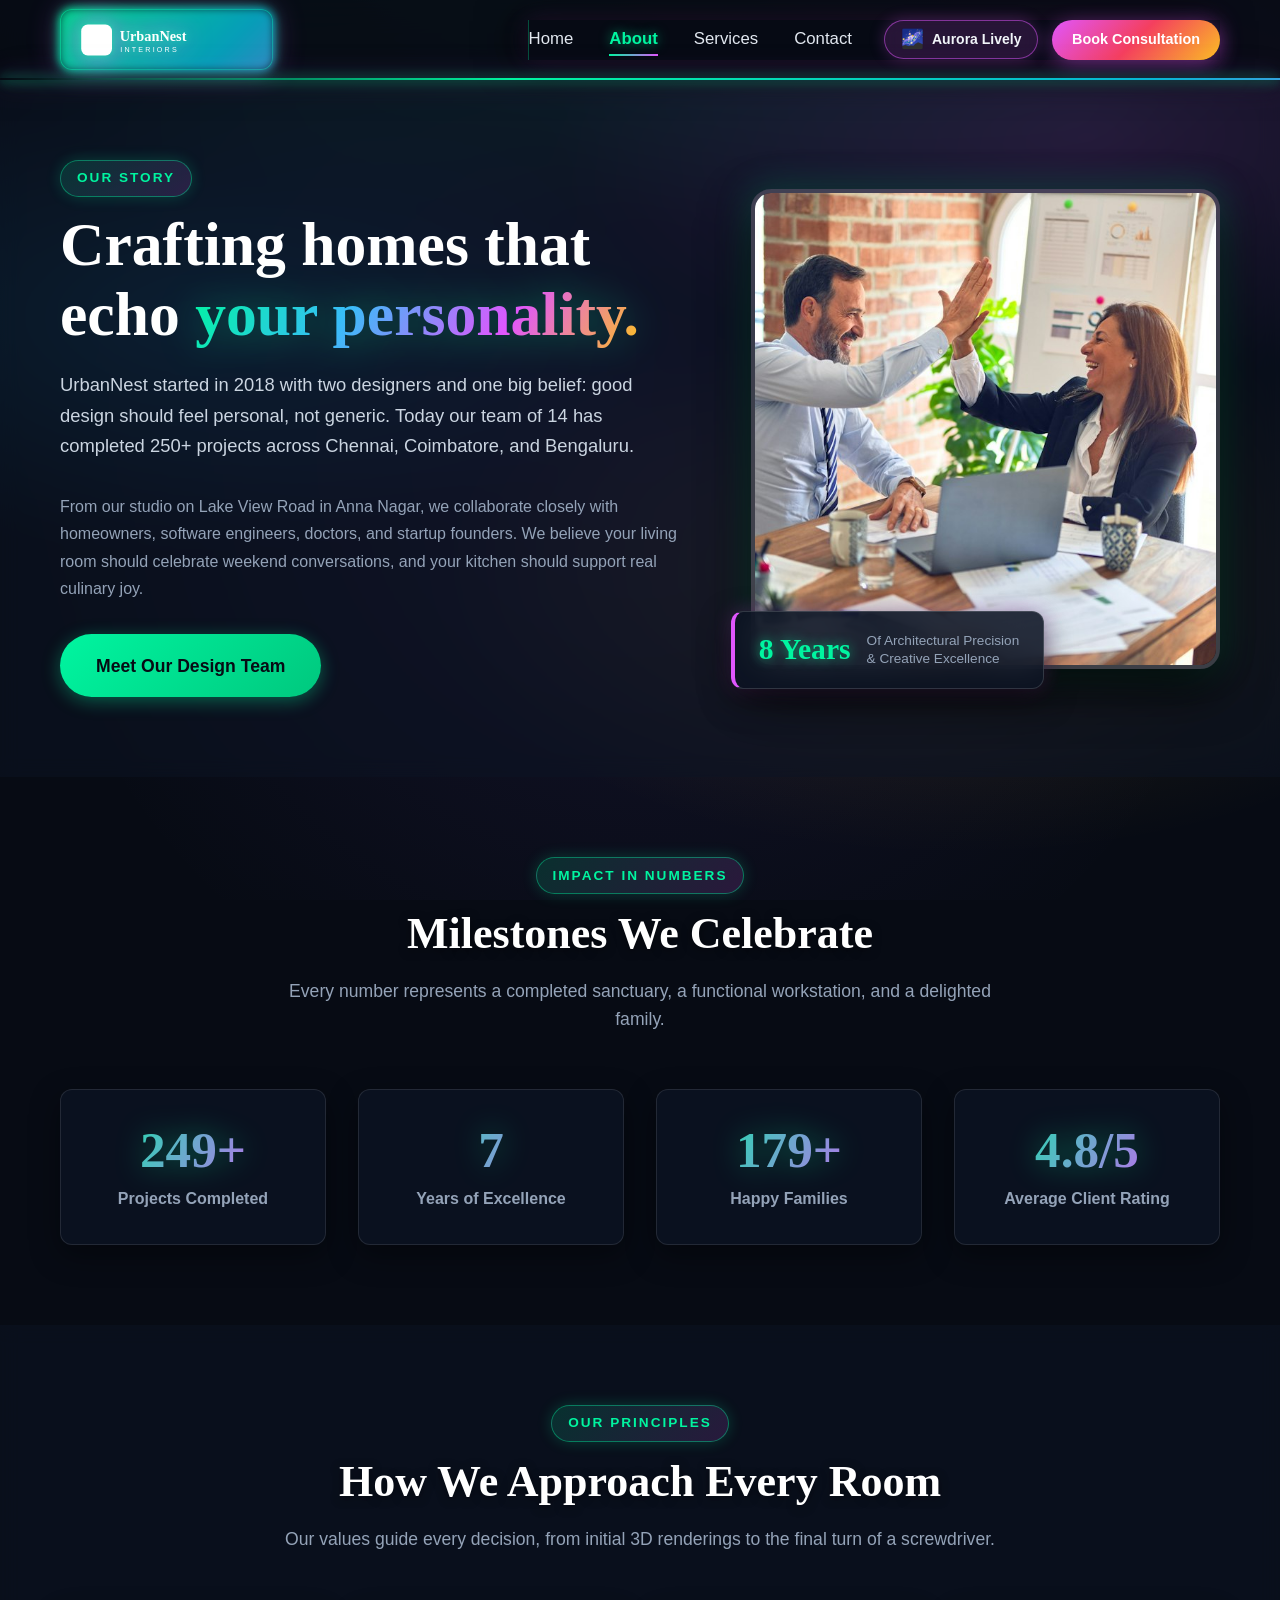
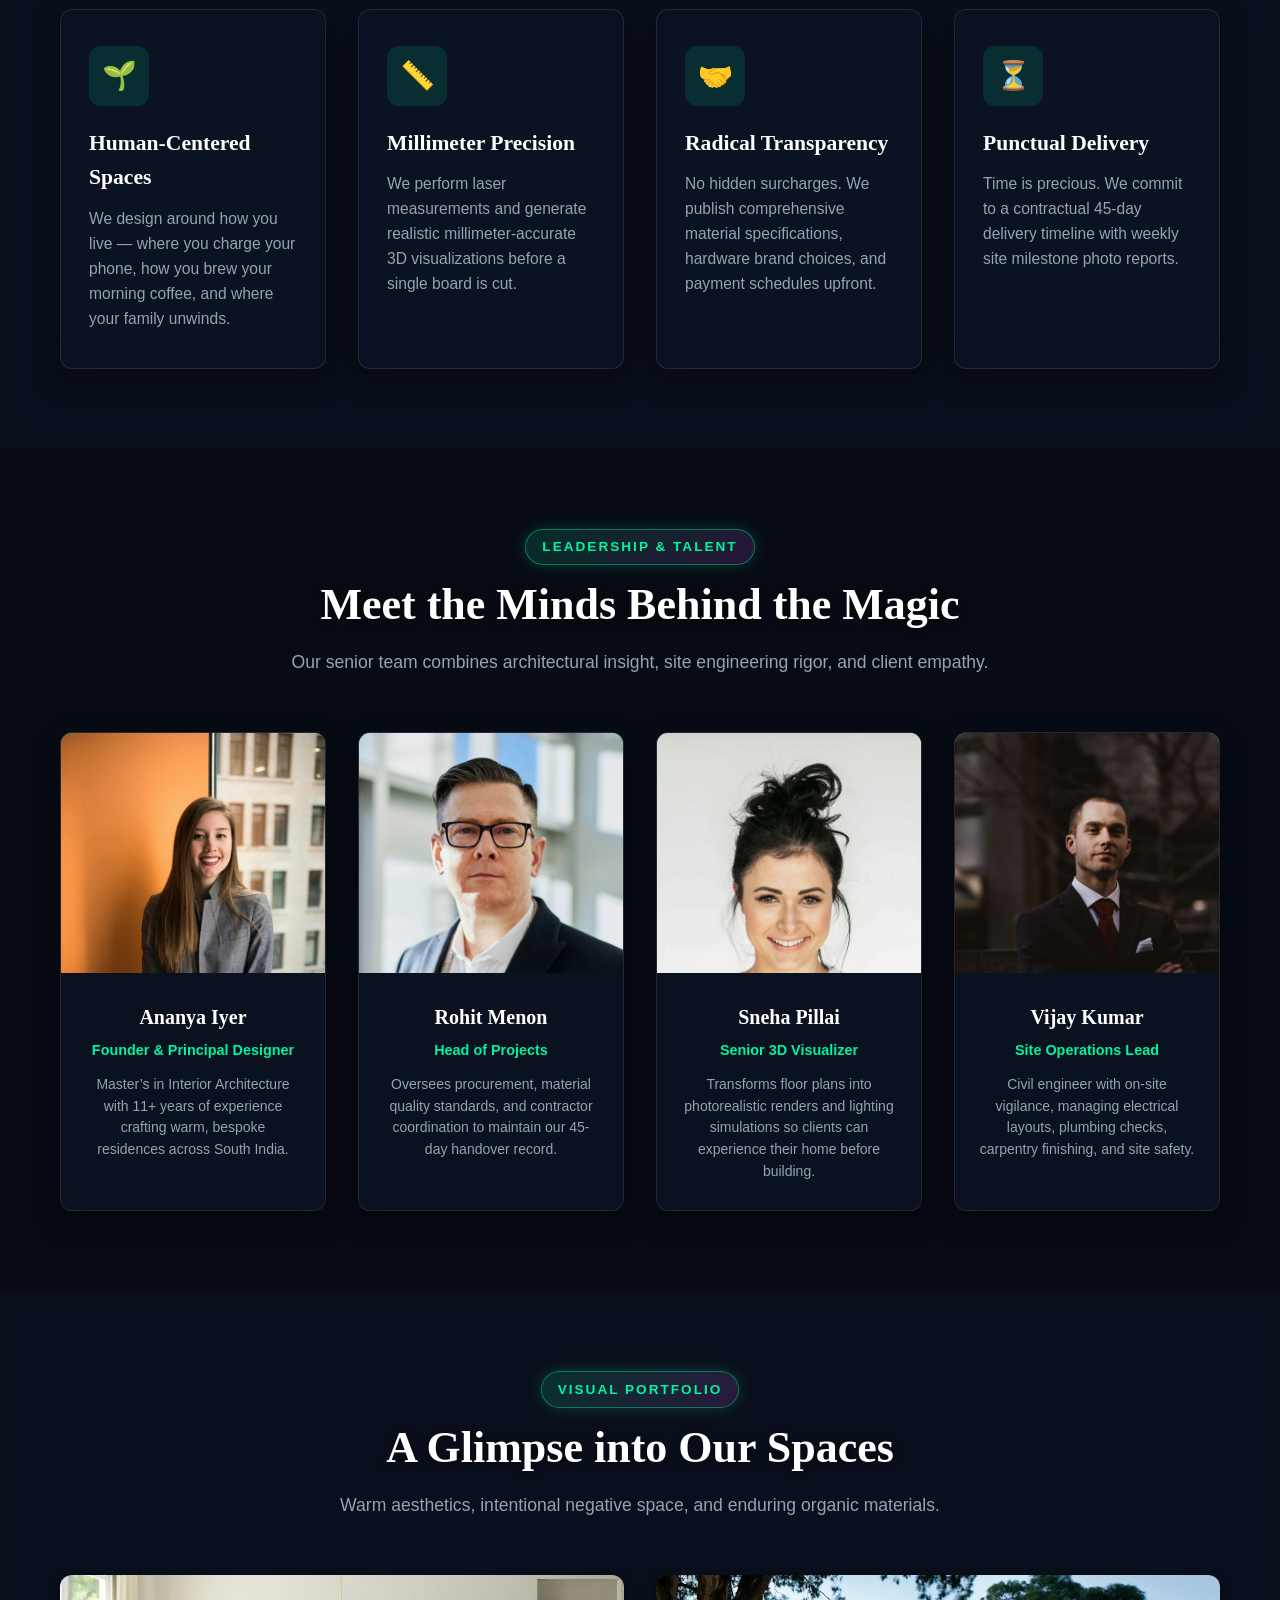
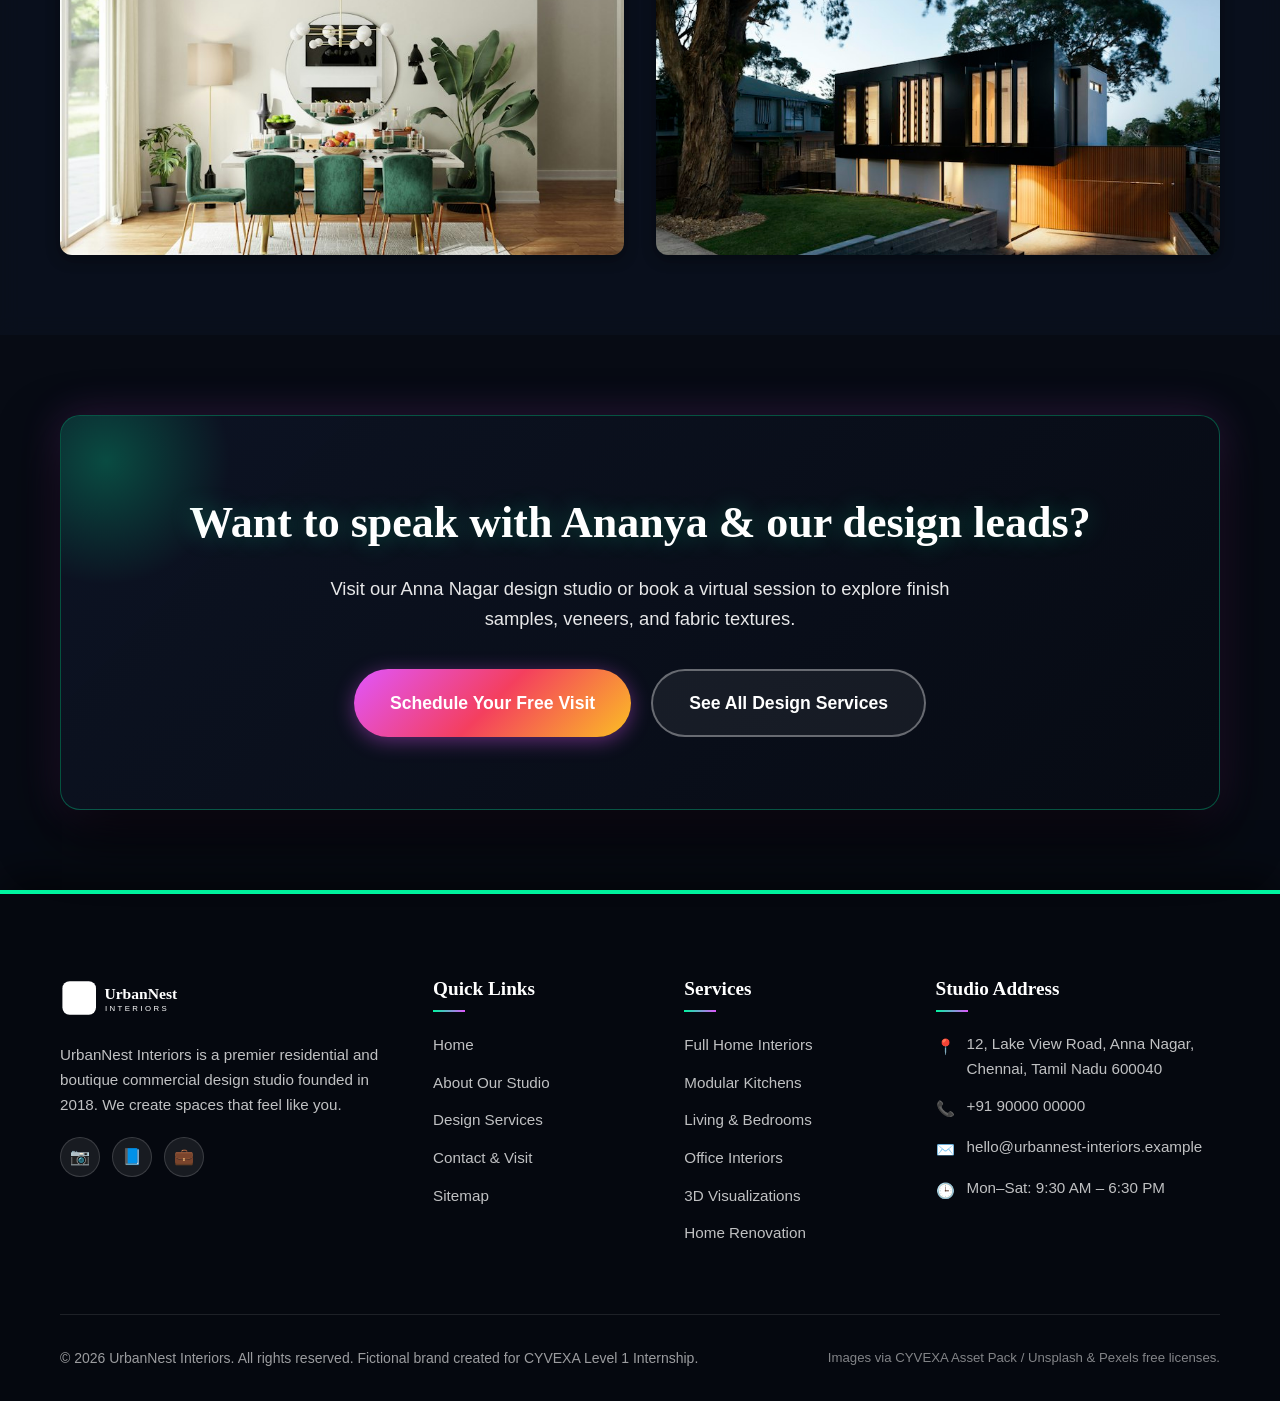
==== commit 45e89f2f: "feat: upgrade all image sections with high-resolution real interior photography and team portraits" ====
--- a/about.html
+++ b/about.html
@@ -200,7 +200,7 @@
           <!-- Member 1 -->
           <article class="team-card">
             <div class="team-avatar-box">
-              <div class="team-initials" aria-label="Ananya Iyer initials">AI</div>
+              <img src="images/team-ananya.jpg" alt="Ananya Iyer — Founder &amp; Principal Designer" class="team-img" loading="lazy" width="280" height="240">
             </div>
             <div class="team-body">
               <h3 class="team-name">Ananya Iyer</h3>
@@ -214,7 +214,7 @@
           <!-- Member 2 -->
           <article class="team-card">
             <div class="team-avatar-box">
-              <div class="team-initials" aria-label="Rohit Menon initials">RM</div>
+              <img src="images/team-rohit.jpg" alt="Rohit Menon — Head of Projects" class="team-img" loading="lazy" width="280" height="240">
             </div>
             <div class="team-body">
               <h3 class="team-name">Rohit Menon</h3>
@@ -228,7 +228,7 @@
           <!-- Member 3 -->
           <article class="team-card">
             <div class="team-avatar-box">
-              <div class="team-initials" aria-label="Sneha Pillai initials">SP</div>
+              <img src="images/team-sneha.jpg" alt="Sneha Pillai — Senior 3D Visualizer" class="team-img" loading="lazy" width="280" height="240">
             </div>
             <div class="team-body">
               <h3 class="team-name">Sneha Pillai</h3>
@@ -242,7 +242,7 @@
           <!-- Member 4 -->
           <article class="team-card">
             <div class="team-avatar-box">
-              <div class="team-initials" aria-label="Vijay Kumar initials">VK</div>
+              <img src="images/team-vijay.jpg" alt="Vijay Kumar — Site Operations Lead" class="team-img" loading="lazy" width="280" height="240">
             </div>
             <div class="team-body">
               <h3 class="team-name">Vijay Kumar</h3>
--- a/css/style.css
+++ b/css/style.css
@@ -302,15 +302,28 @@
 }
 
 .logo-link {
-  display: flex;
+  display: inline-flex;
   align-items: center;
   gap: 0.75rem;
+  padding: 0.4rem 0.9rem;
+  border-radius: var(--radius-md);
+  border: 1.5px solid rgba(47, 93, 80, 0.18);
+  background: rgba(255, 255, 255, 0.6);
+  backdrop-filter: blur(8px);
+  -webkit-backdrop-filter: blur(8px);
+  transition: all var(--transition-base);
+  text-decoration: none;
+}
+
+.logo-link:hover {
+  border-color: var(--color-accent);
+  box-shadow: 0 4px 14px rgba(233, 196, 106, 0.35);
 }
 
 .logo-img {
-  height: 46px;
+  height: 44px;
   width: auto;
-  transition: transform var(--transition-fast);
+  transition: transform var(--transition-fast), filter var(--transition-base);
 }
 
 .logo-link:hover .logo-img {
@@ -1091,12 +1104,25 @@
 }
 
 .team-avatar-box {
-  height: 220px;
+  height: 240px;
+  overflow: hidden;
   background: linear-gradient(135deg, var(--color-primary-dark), var(--color-primary));
   display: flex;
   align-items: center;
   justify-content: center;
   position: relative;
+}
+
+.team-img {
+  width: 100%;
+  height: 100%;
+  object-fit: cover;
+  object-position: top center;
+  transition: transform var(--transition-smooth);
+}
+
+.team-card:hover .team-img {
+  transform: scale(1.06);
 }
 
 .team-initials {
@@ -2178,20 +2204,134 @@
   color: #F1F5F9;
 }
 
-/* Top site header in Aurora mode */
+/* Top site header with glowing Aurora outline stream in Aurora mode */
 [data-theme="aurora"] .site-header {
-  background-color: rgba(7, 11, 20, 0.85);
-  border-bottom: 1px solid rgba(255, 255, 255, 0.1);
-  box-shadow: 0 4px 20px rgba(0, 0, 0, 0.5);
+  position: sticky;
+  top: 0;
+  background-color: rgba(7, 11, 20, 0.88);
+  backdrop-filter: blur(20px);
+  -webkit-backdrop-filter: blur(20px);
+  border-bottom: 1.5px solid transparent;
+  box-shadow: 0 4px 25px rgba(0, 0, 0, 0.6), 0 0 20px rgba(0, 245, 160, 0.15);
 }
 
 [data-theme="aurora"] .site-header.scrolled {
-  background-color: rgba(7, 11, 20, 0.95);
-  box-shadow: 0 8px 30px rgba(0, 0, 0, 0.6), 0 0 15px rgba(0, 245, 160, 0.15);
+  background-color: rgba(7, 11, 20, 0.96);
+  box-shadow: 0 8px 30px rgba(0, 0, 0, 0.7), 0 0 25px rgba(0, 245, 160, 0.25);
+}
+
+/* Glowing Aurora outline stream on the navbar bottom matching the background */
+[data-theme="aurora"] .site-header::after {
+  content: '';
+  position: absolute;
+  bottom: -1px;
+  left: 0;
+  width: 100%;
+  height: 2.5px;
+  background: linear-gradient(90deg, 
+    transparent 0%, 
+    #00F5A0 20%, 
+    #06B6D4 45%, 
+    #E056FD 70%, 
+    #FBBF24 88%, 
+    transparent 100%);
+  background-size: 200% 100%;
+  animation: navbarAuroraStream 7s linear infinite;
+  box-shadow: 
+    0 0 12px rgba(0, 245, 160, 0.85),
+    0 0 25px rgba(224, 86, 253, 0.65),
+    0 0 35px rgba(6, 182, 212, 0.4);
+  pointer-events: none;
+}
+
+@keyframes navbarAuroraStream {
+  0% { background-position: 200% 0; }
+  100% { background-position: -200% 0; }
+}
+
+/* Glowing Aurora outline on UrbanNest Interiors brand badge */
+[data-theme="aurora"] .logo-link {
+  background: rgba(13, 20, 36, 0.85);
+  backdrop-filter: blur(16px);
+  -webkit-backdrop-filter: blur(16px);
+  padding: 0.45rem 1.1rem;
+  border-radius: var(--radius-md);
+  position: relative;
+  border: 1.5px solid rgba(0, 245, 160, 0.6);
+  box-shadow: 
+    0 0 16px rgba(0, 245, 160, 0.45),
+    0 0 32px rgba(224, 86, 253, 0.3),
+    inset 0 0 14px rgba(0, 245, 160, 0.15);
+  animation: logoAuroraOutlineGlow 4.5s infinite alternate ease-in-out;
+}
+
+/* Rotating ambient neon aura behind the logo */
+[data-theme="aurora"] .logo-link::before {
+  content: '';
+  position: absolute;
+  inset: -2px;
+  border-radius: calc(var(--radius-md) + 2px);
+  background: linear-gradient(135deg, 
+    #00F5A0 0%, 
+    #06B6D4 25%, 
+    #E056FD 60%, 
+    #FBBF24 90%, 
+    #00F5A0 100%);
+  background-size: 300% 300%;
+  animation: auroraBorderRotate 6s linear infinite;
+  z-index: -1;
+  opacity: 0.85;
+  filter: blur(4px);
+}
+
+@keyframes logoAuroraOutlineGlow {
+  0% {
+    border-color: rgba(0, 245, 160, 0.85);
+    box-shadow: 
+      0 0 16px rgba(0, 245, 160, 0.6),
+      0 0 32px rgba(6, 182, 212, 0.4),
+      inset 0 0 12px rgba(0, 245, 160, 0.25);
+  }
+  50% {
+    border-color: rgba(224, 86, 253, 0.9);
+    box-shadow: 
+      0 0 20px rgba(224, 86, 253, 0.65),
+      0 0 38px rgba(244, 63, 94, 0.45),
+      inset 0 0 14px rgba(224, 86, 253, 0.25);
+  }
+  100% {
+    border-color: rgba(251, 191, 36, 0.85);
+    box-shadow: 
+      0 0 18px rgba(251, 191, 36, 0.55),
+      0 0 35px rgba(0, 245, 160, 0.45),
+      inset 0 0 12px rgba(251, 191, 36, 0.2);
+  }
+}
+
+@keyframes auroraBorderRotate {
+  0% { background-position: 0% 50%; }
+  50% { background-position: 100% 50%; }
+  100% { background-position: 0% 50%; }
+}
+
+[data-theme="aurora"] .logo-link:hover {
+  transform: translateY(-2px) scale(1.03);
+  box-shadow: 
+    0 0 25px rgba(0, 245, 160, 0.85),
+    0 0 50px rgba(224, 86, 253, 0.65),
+    inset 0 0 20px rgba(0, 245, 160, 0.4);
 }
 
 [data-theme="aurora"] .logo-img {
-  filter: drop-shadow(0 0 8px rgba(0, 245, 160, 0.5));
+  filter: brightness(0) invert(1) 
+          drop-shadow(0 0 4px rgba(0, 245, 160, 0.9)) 
+          drop-shadow(0 0 12px rgba(224, 86, 253, 0.7));
+}
+
+[data-theme="aurora"] .logo-link:hover .logo-img {
+  filter: brightness(0) invert(1) 
+          drop-shadow(0 0 8px rgba(0, 245, 160, 1)) 
+          drop-shadow(0 0 20px rgba(224, 86, 253, 0.9));
 }
 
 [data-theme="aurora"] .nav-link {
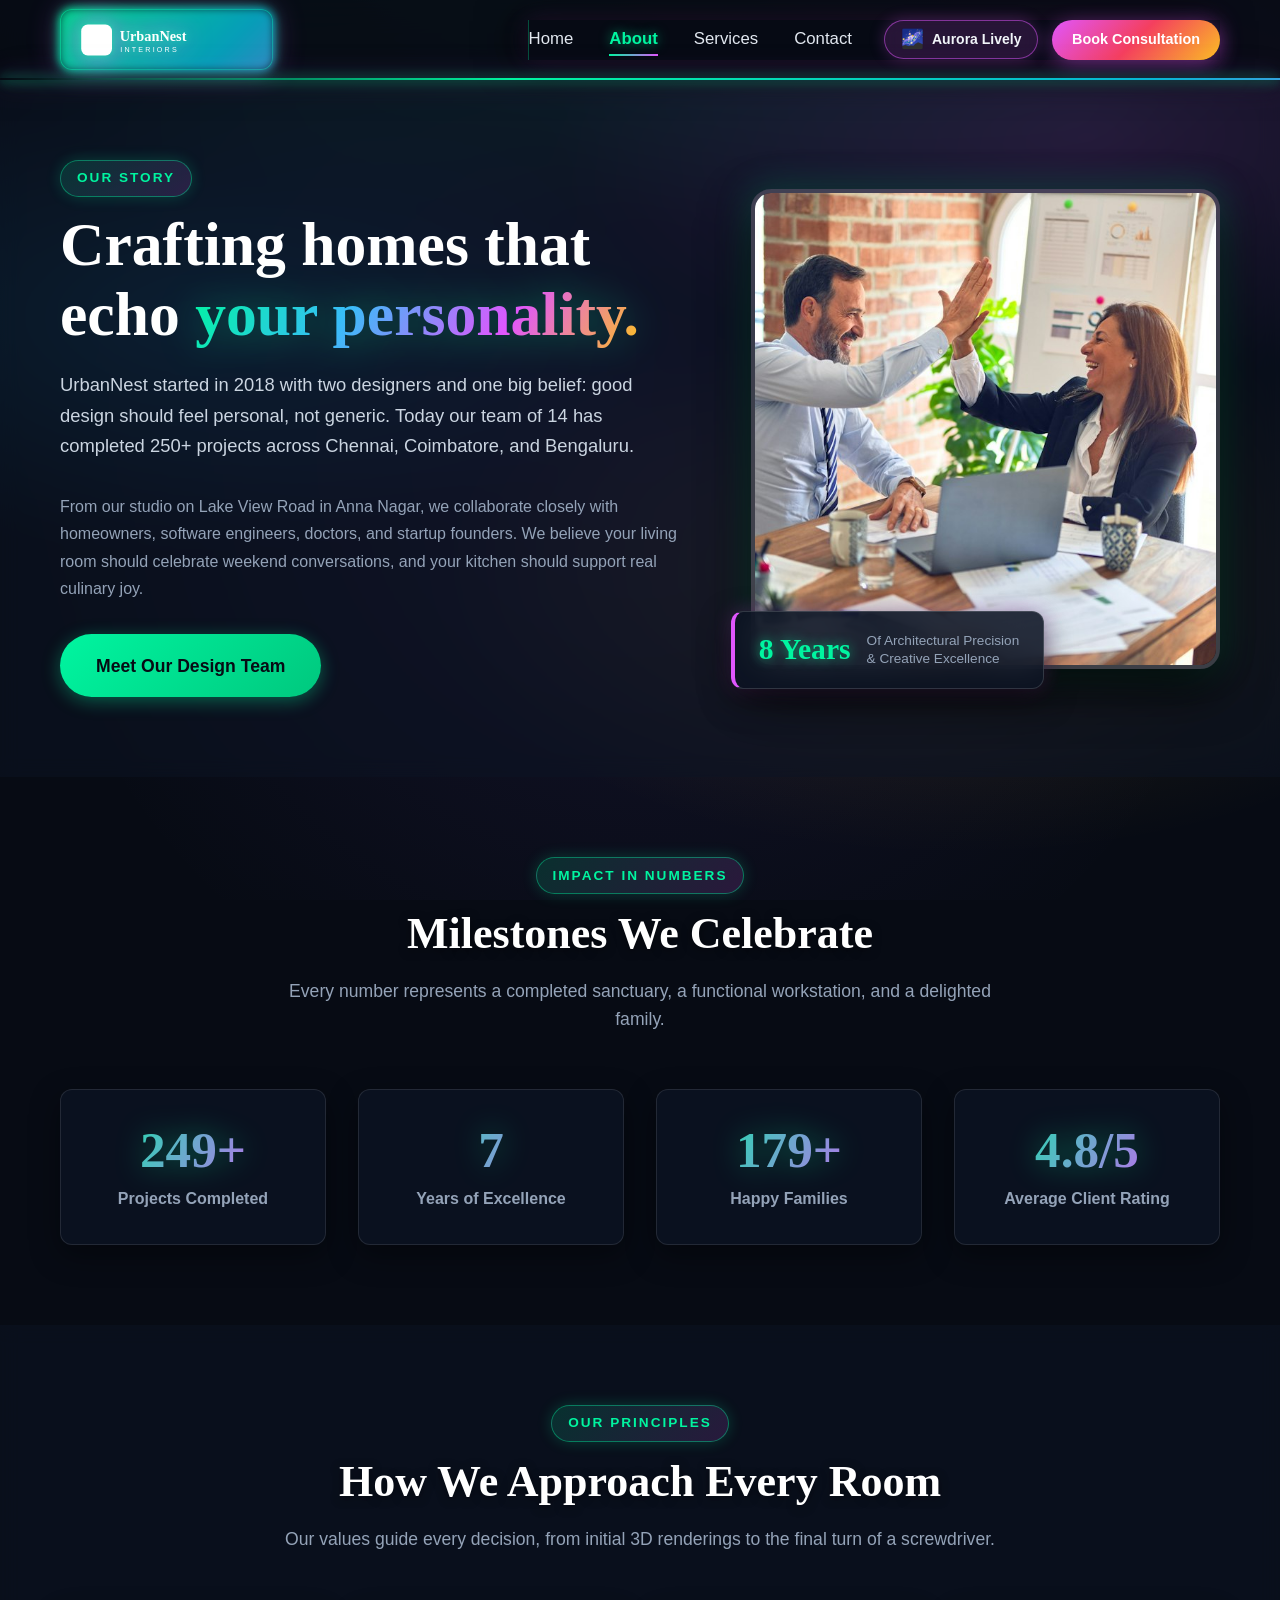
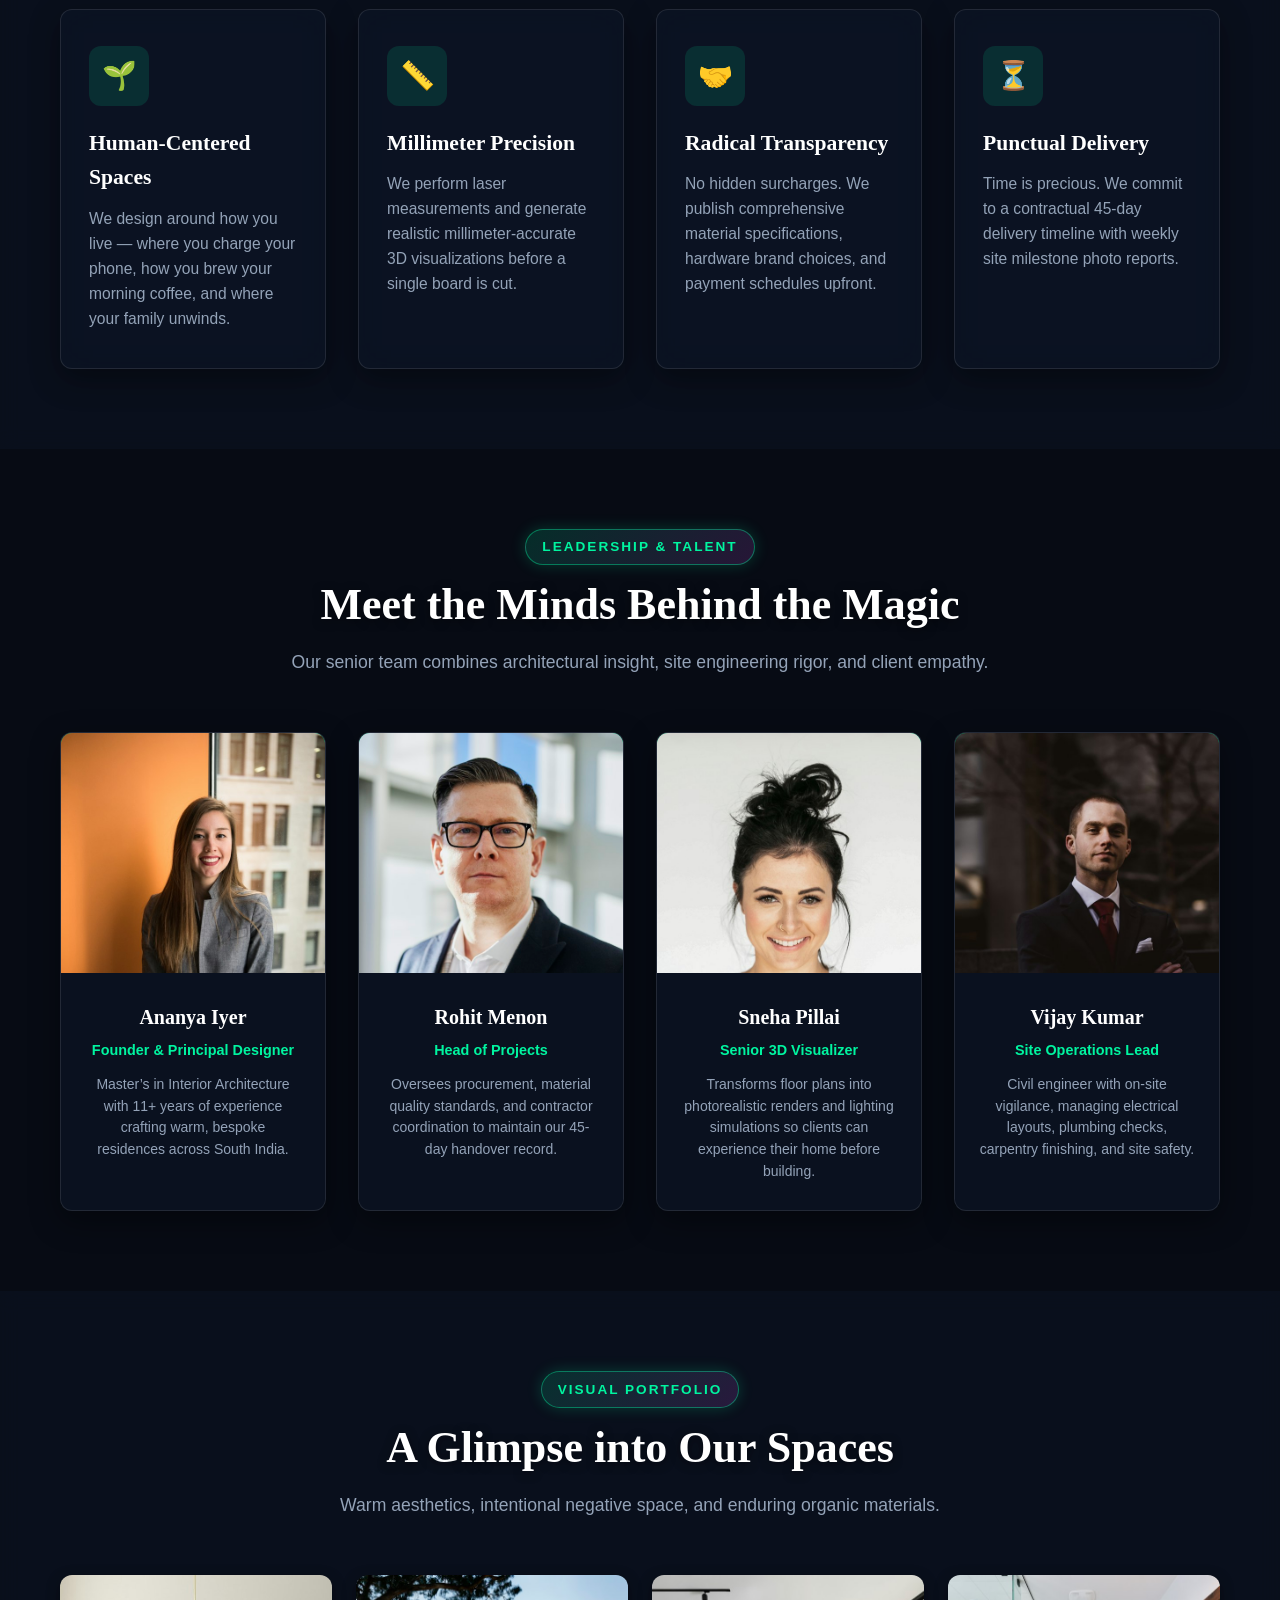
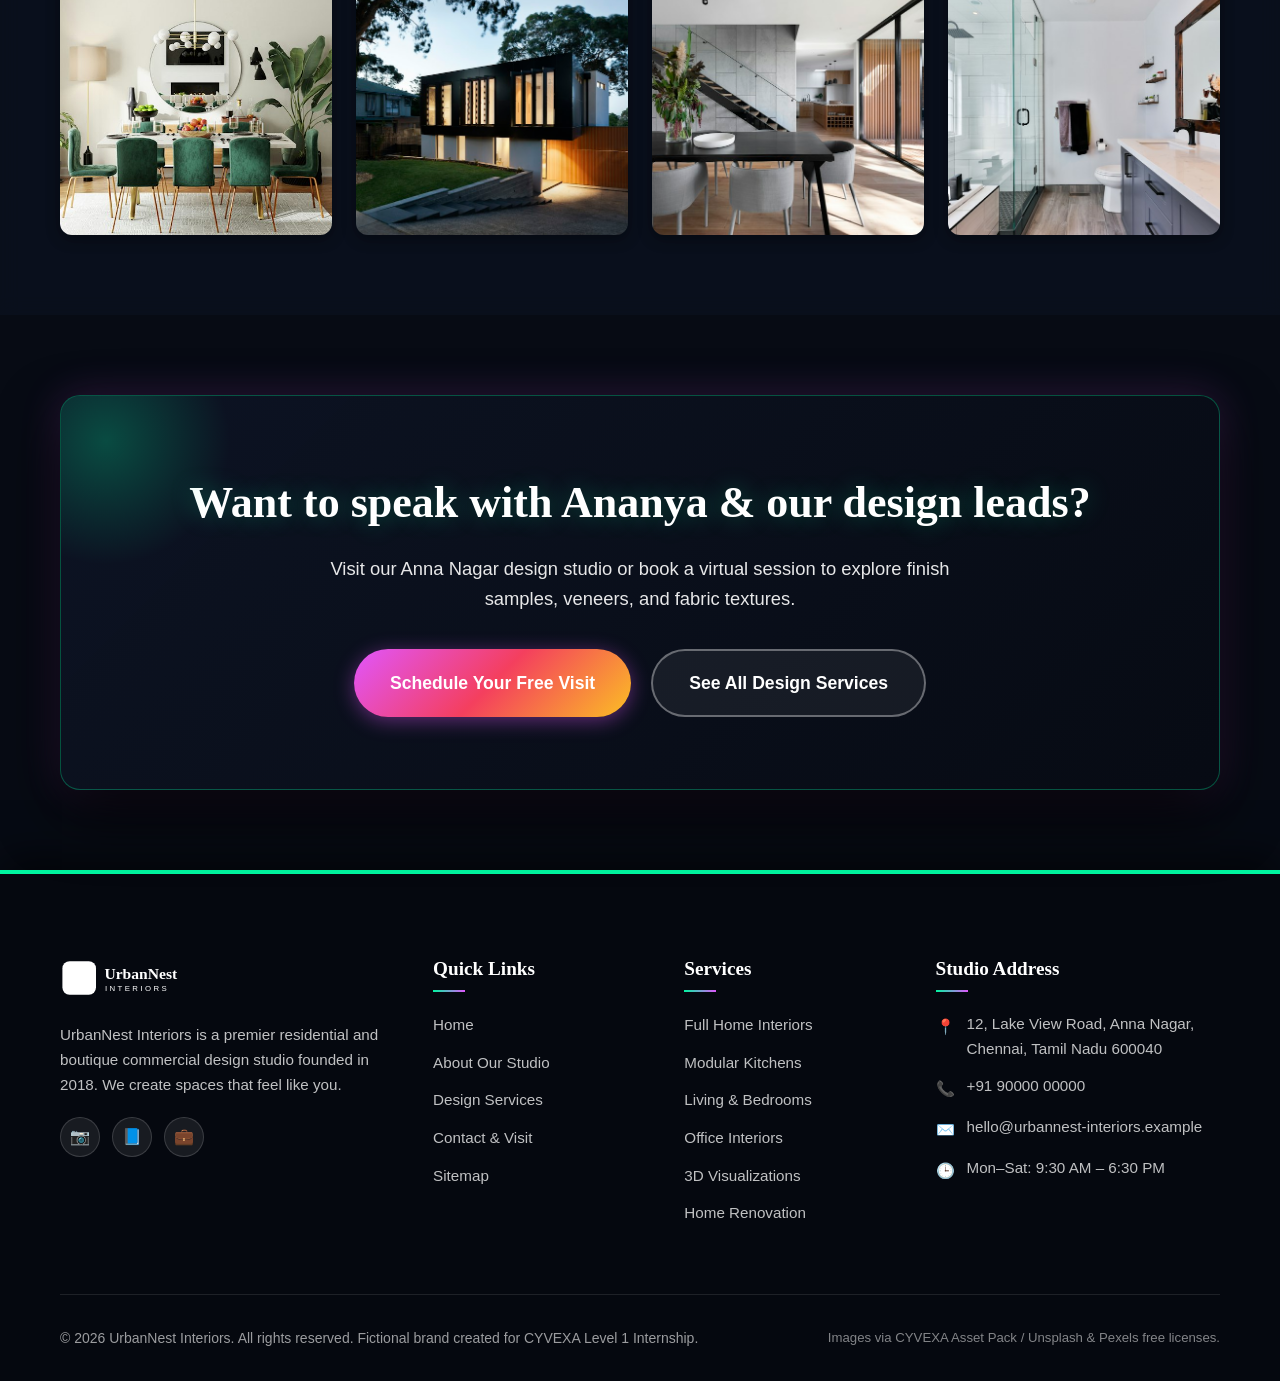
==== commit b5c2263c: "feat: complete visual verification of all 31 images across Home, About, Services, and Contact from l" ====
--- a/about.html
+++ b/about.html
@@ -267,12 +267,18 @@
           </p>
         </div>
 
-        <div style="display: grid; grid-template-columns: repeat(auto-fit, minmax(320px, 1fr)); gap: 2rem;">
-          <div style="overflow: hidden; border-radius: var(--radius-md); box-shadow: var(--shadow-sm);">
-            <img src="images/gallery-1.jpg" alt="Minimalist dining and entertainment nook with fluted wood paneling" style="width: 100%; height: 280px; object-fit: cover;" loading="lazy">
-          </div>
-          <div style="overflow: hidden; border-radius: var(--radius-md); box-shadow: var(--shadow-sm);">
-            <img src="images/gallery-2.jpg" alt="Modern open kitchen featuring warm gold hardware and soft under-cabinet LED strip lighting" style="width: 100%; height: 280px; object-fit: cover;" loading="lazy">
+        <div style="display: grid; grid-template-columns: repeat(auto-fit, minmax(260px, 1fr)); gap: 1.5rem;">
+          <div style="overflow: hidden; border-radius: var(--radius-md); box-shadow: var(--shadow-sm); height: 260px;">
+            <img src="images/gallery-1.jpg" alt="Minimalist dining and entertainment nook with fluted wood paneling" style="width: 100%; height: 100%; object-fit: cover;" loading="lazy" width="380" height="260">
+          </div>
+          <div style="overflow: hidden; border-radius: var(--radius-md); box-shadow: var(--shadow-sm); height: 260px;">
+            <img src="images/gallery-2.jpg" alt="Modern open kitchen featuring warm gold hardware and soft under-cabinet LED strip lighting" style="width: 100%; height: 100%; object-fit: cover;" loading="lazy" width="380" height="260">
+          </div>
+          <div style="overflow: hidden; border-radius: var(--radius-md); box-shadow: var(--shadow-sm); height: 260px;">
+            <img src="images/gallery-3.jpg" alt="Contemporary luxury living room with architectural coffered ceiling and bespoke joinery" style="width: 100%; height: 100%; object-fit: cover;" loading="lazy" width="380" height="260">
+          </div>
+          <div style="overflow: hidden; border-radius: var(--radius-md); box-shadow: var(--shadow-sm); height: 260px;">
+            <img src="images/gallery-4.jpg" alt="Hotel-inspired luxury master bathroom with terrazzo surfaces and warm back-lit vanity mirror" style="width: 100%; height: 100%; object-fit: cover;" loading="lazy" width="380" height="260">
           </div>
         </div>
       </div>
--- a/css/style.css
+++ b/css/style.css
@@ -906,6 +906,16 @@
   font-weight: 700;
   font-size: 1.2rem;
   border: 2px solid var(--color-accent);
+}
+
+.author-avatar-img {
+  width: 56px;
+  height: 56px;
+  border-radius: 50%;
+  object-fit: cover;
+  border: 2px solid var(--color-accent);
+  box-shadow: 0 0 12px rgba(224, 86, 253, 0.4);
+  flex-shrink: 0;
 }
 
 .author-name {
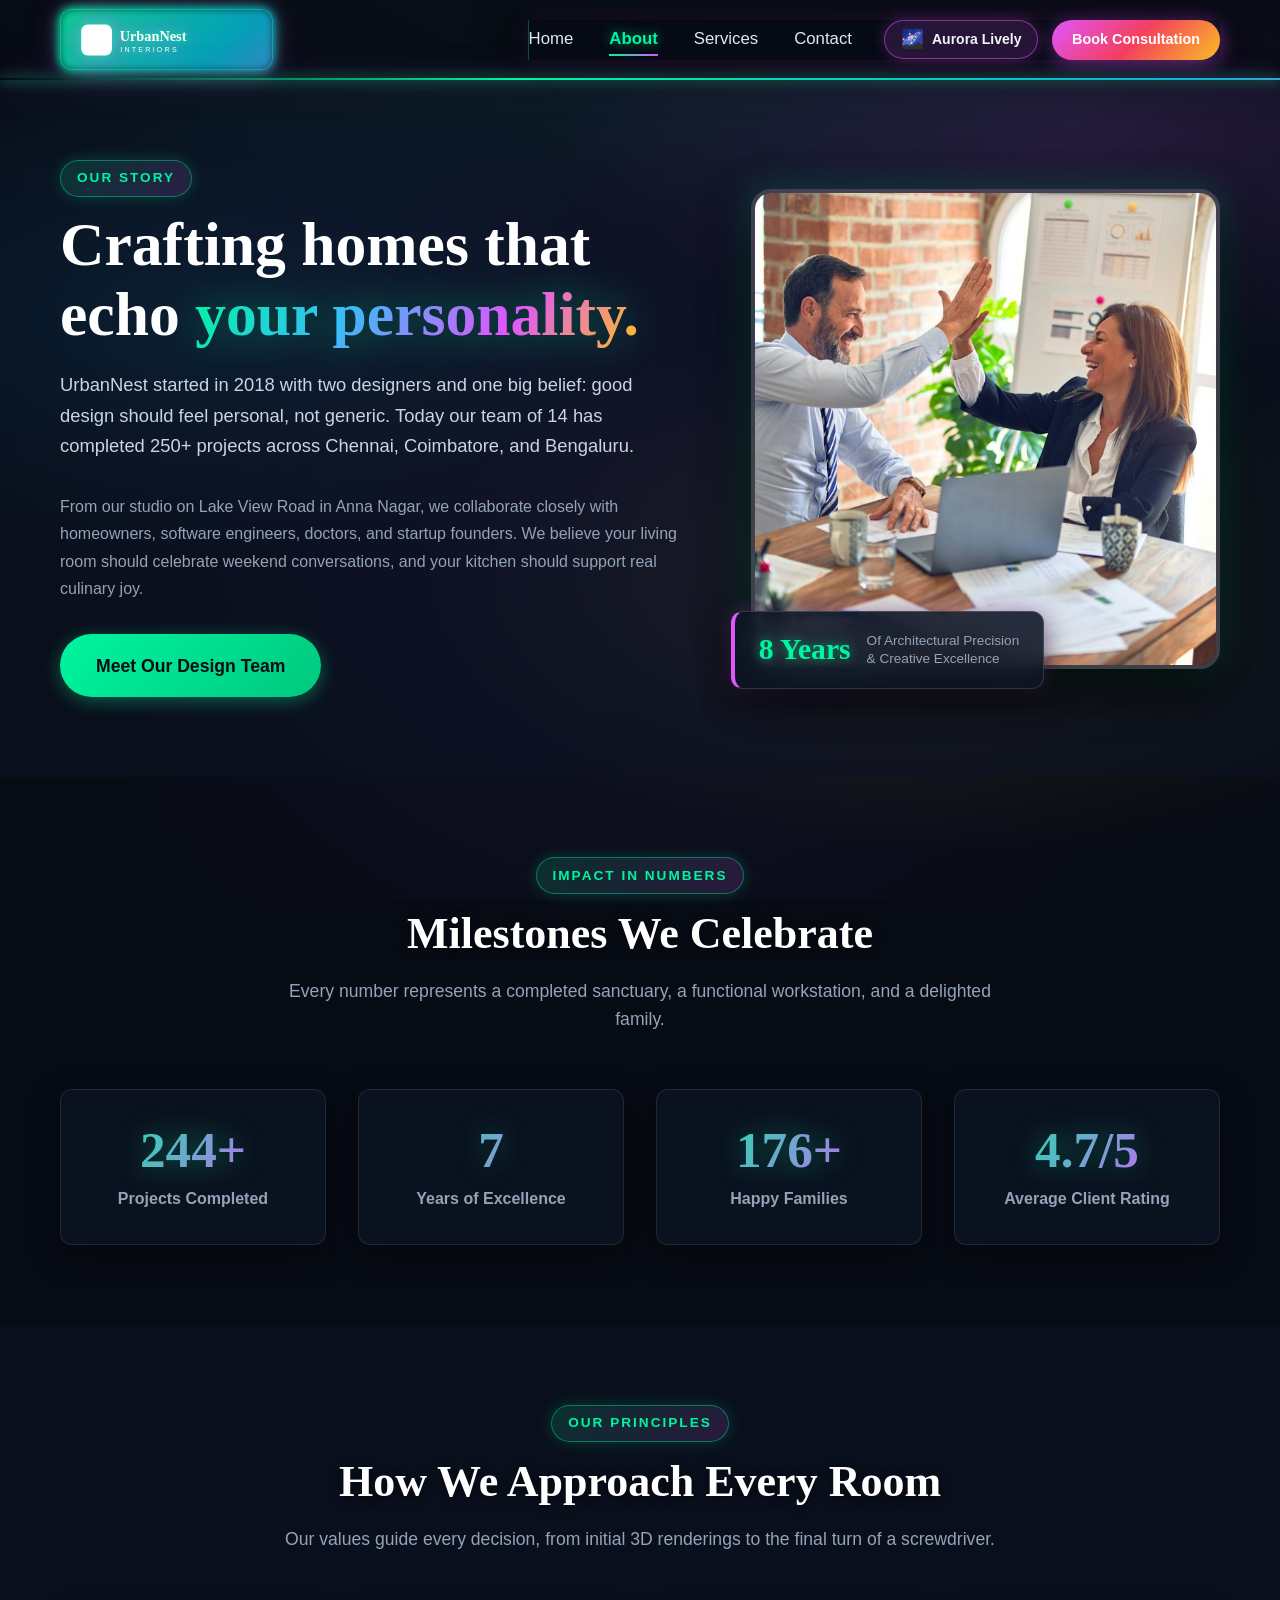
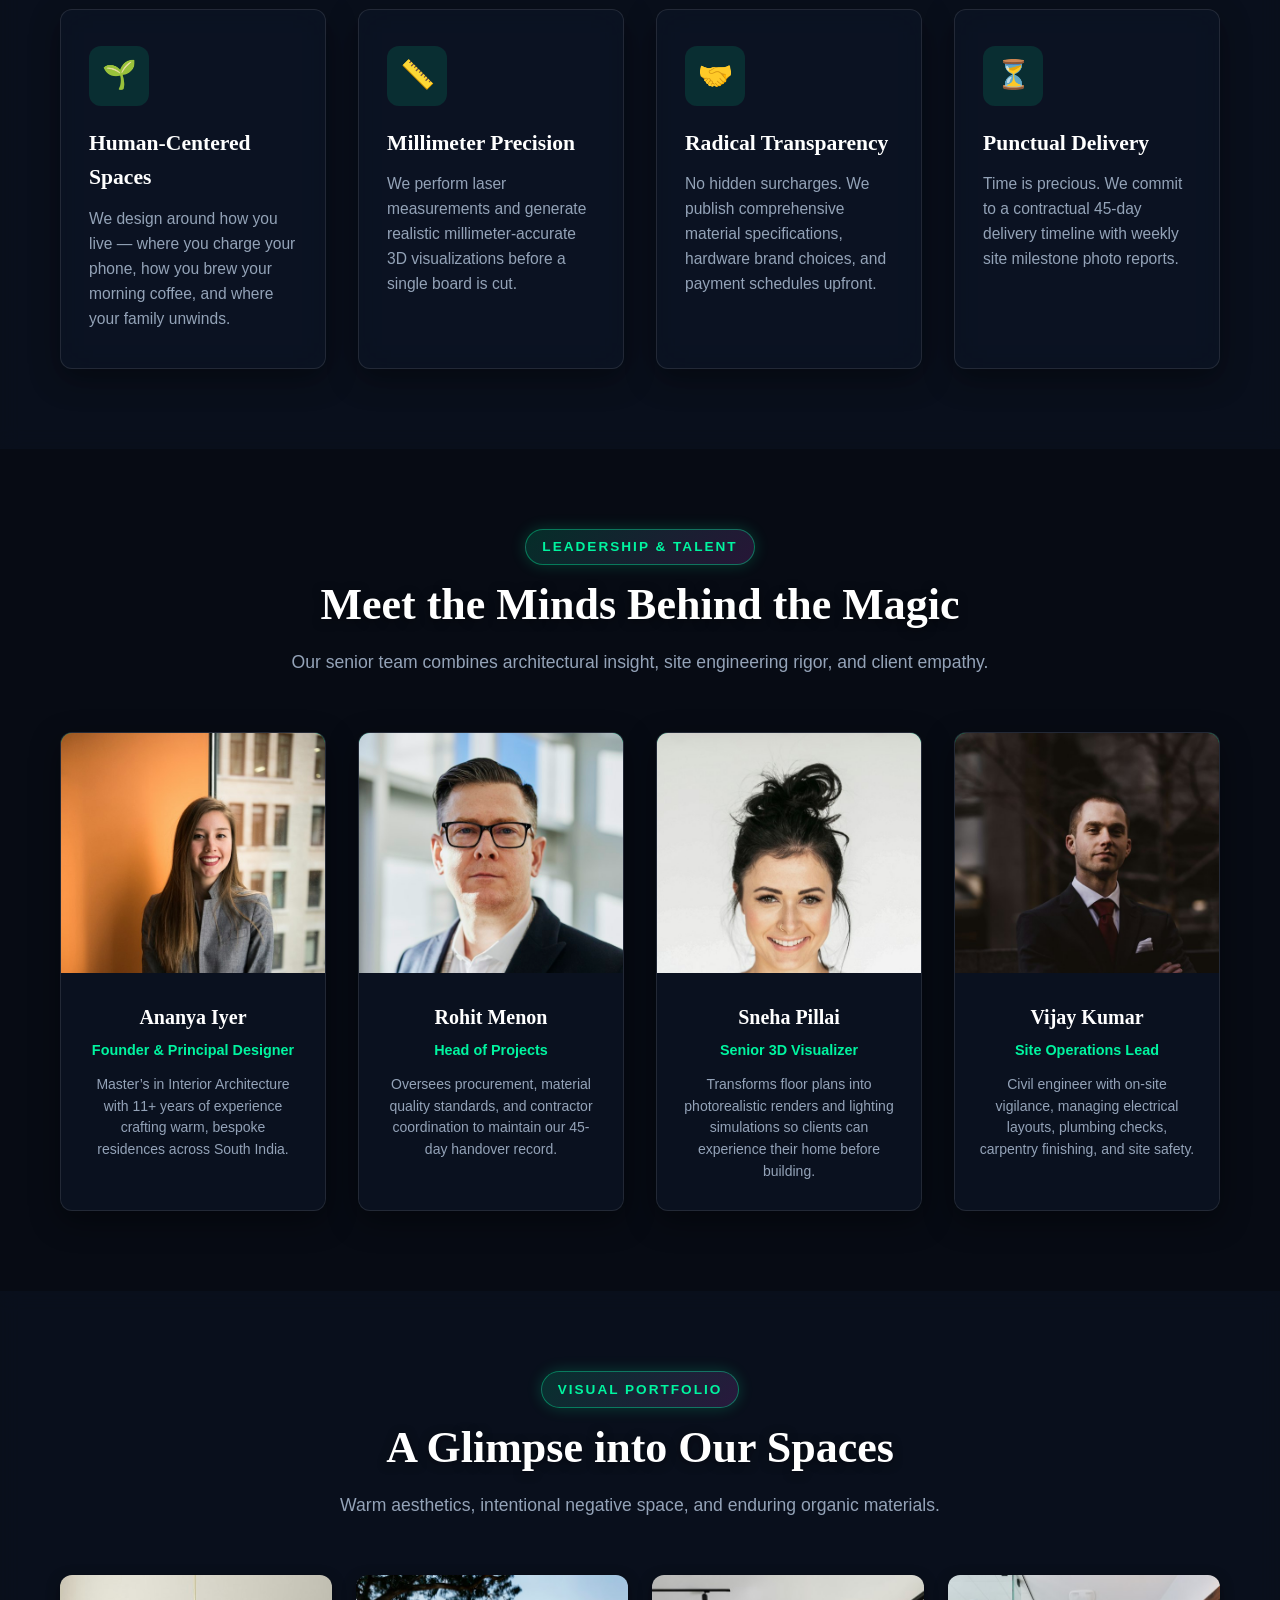
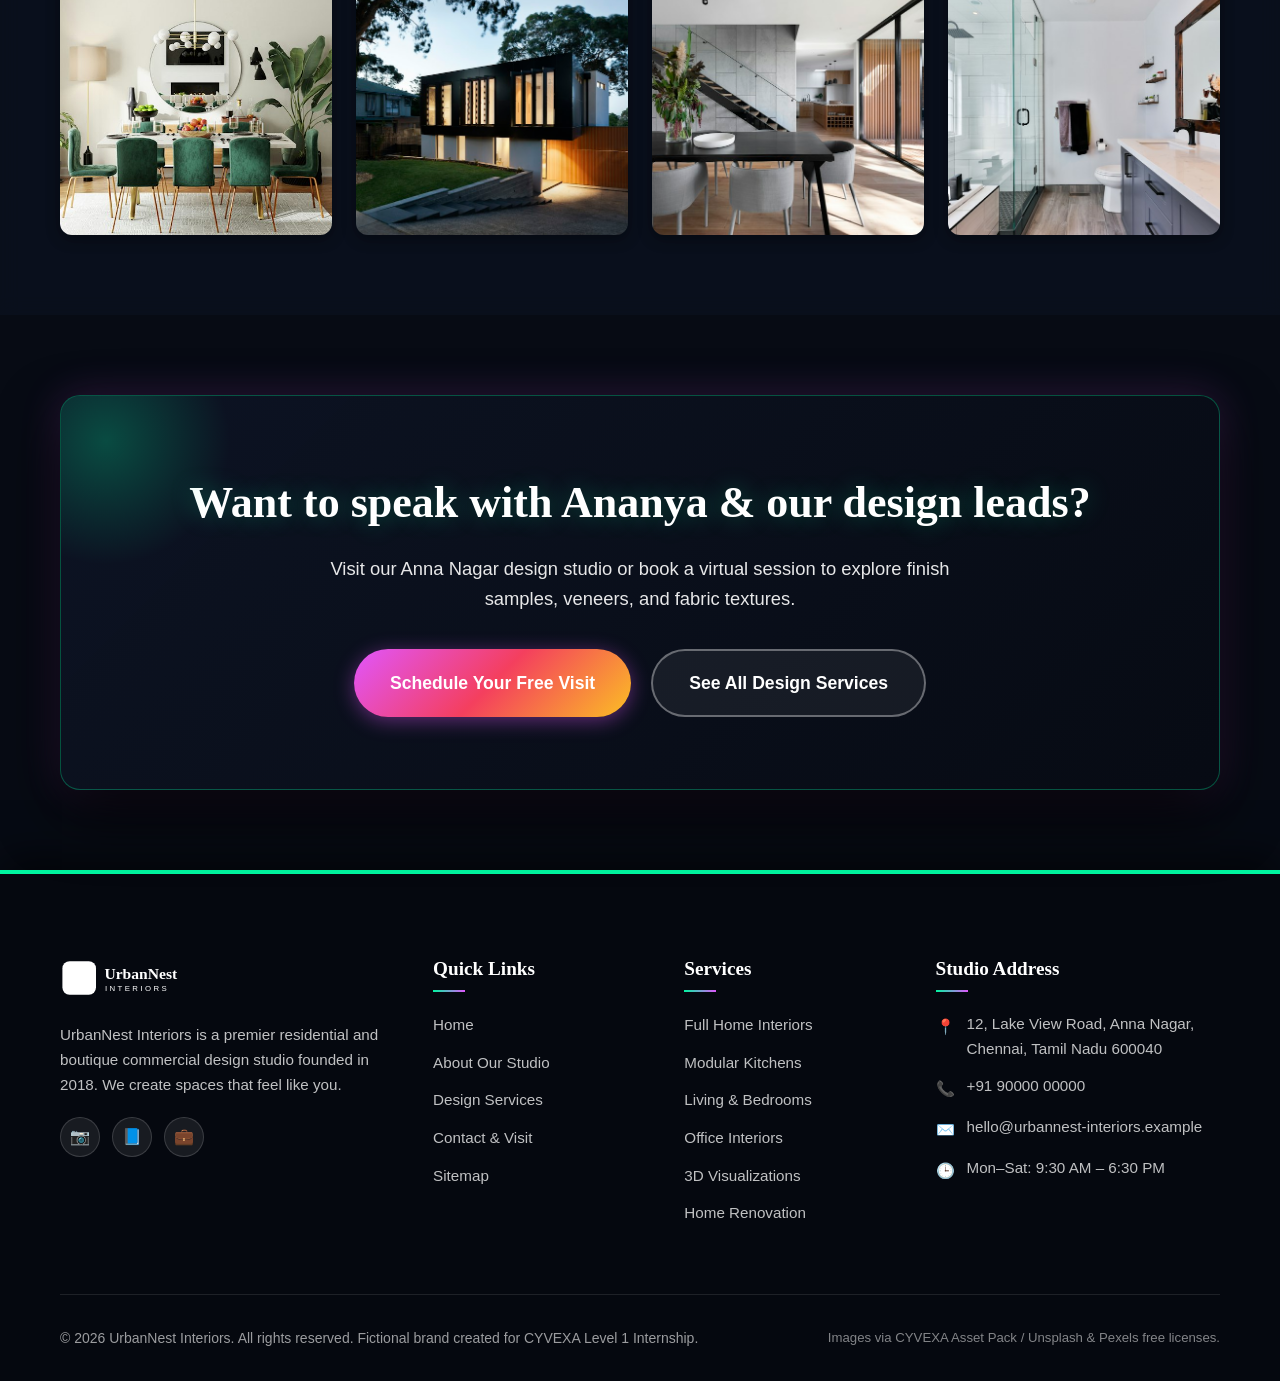
==== commit 382a2507: "feat: set default data-theme to aurora on all root html elements to eliminate theme flash" ====
--- a/about.html
+++ b/about.html
@@ -1,5 +1,5 @@
 <!DOCTYPE html>
-<html lang="en">
+<html lang="en" data-theme="aurora">
 <head>
   <meta charset="UTF-8">
   <meta name="viewport" content="width=device-width, initial-scale=1.0">
